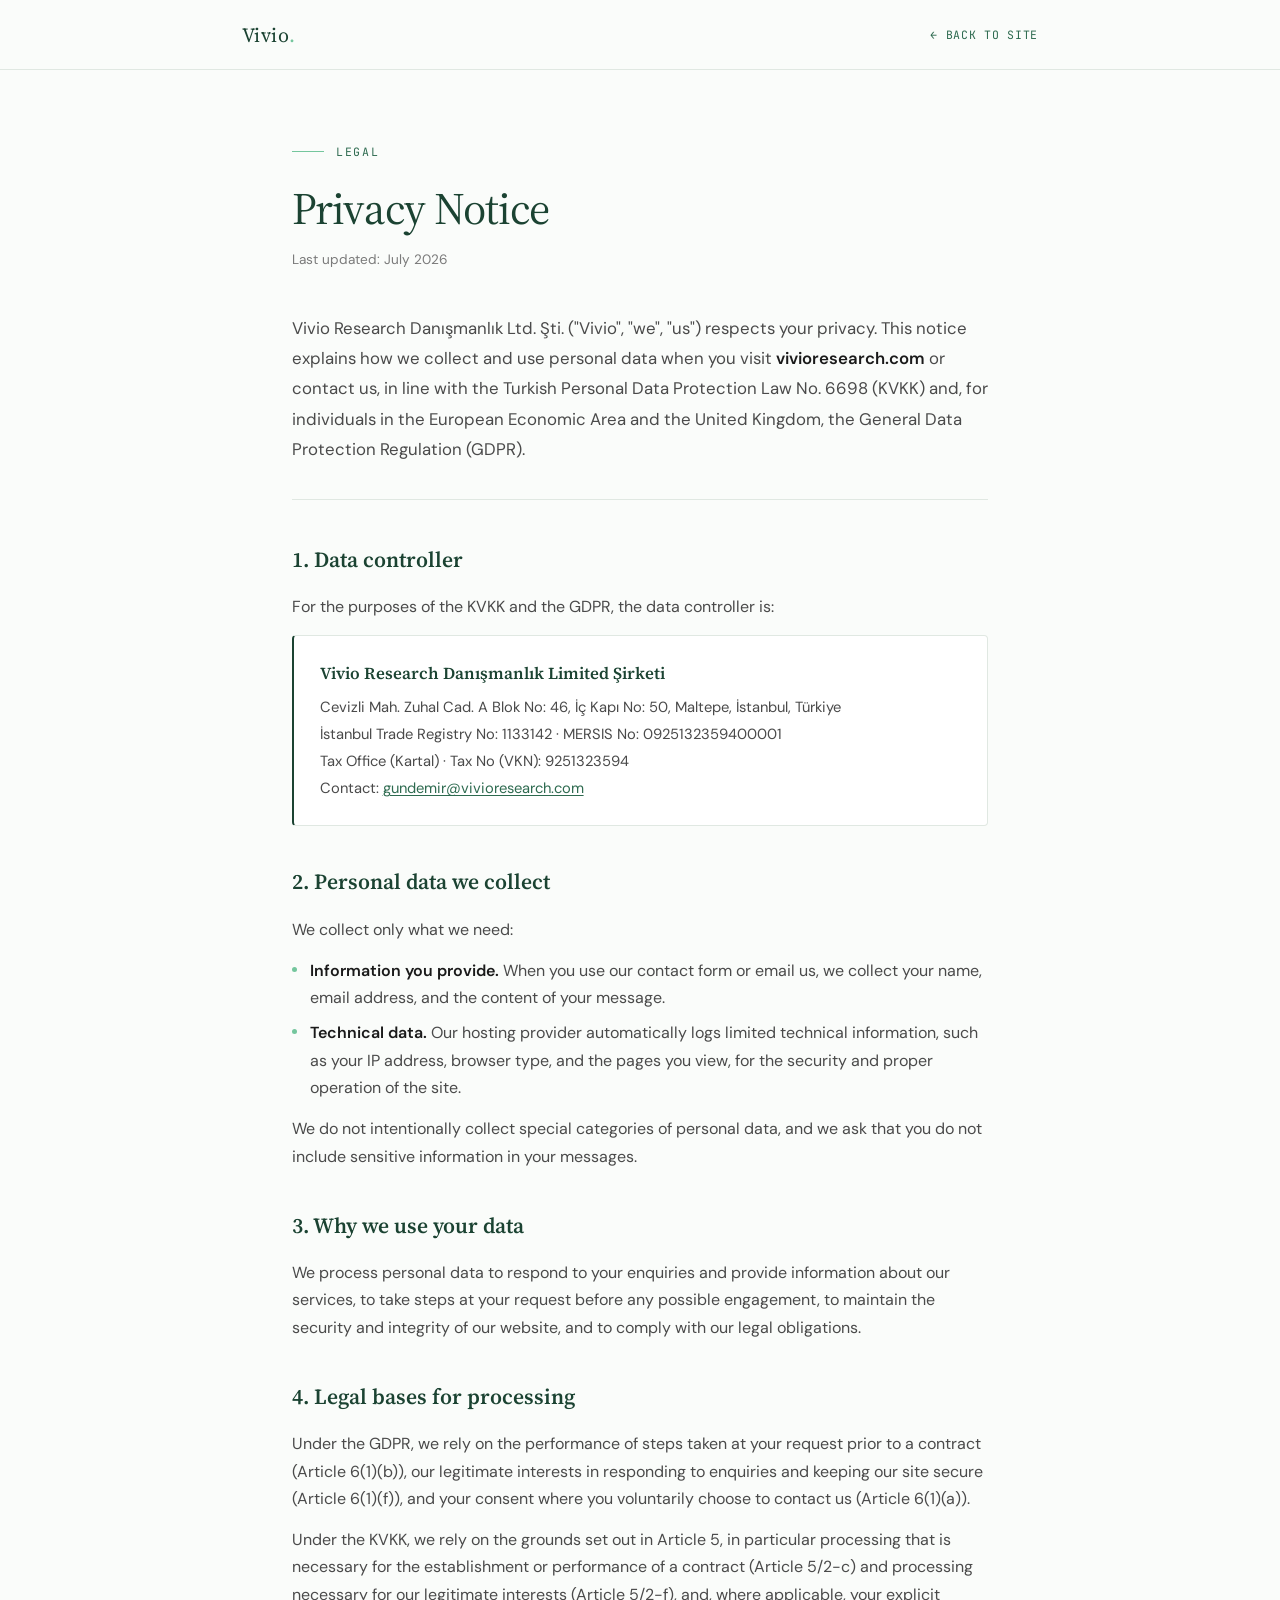
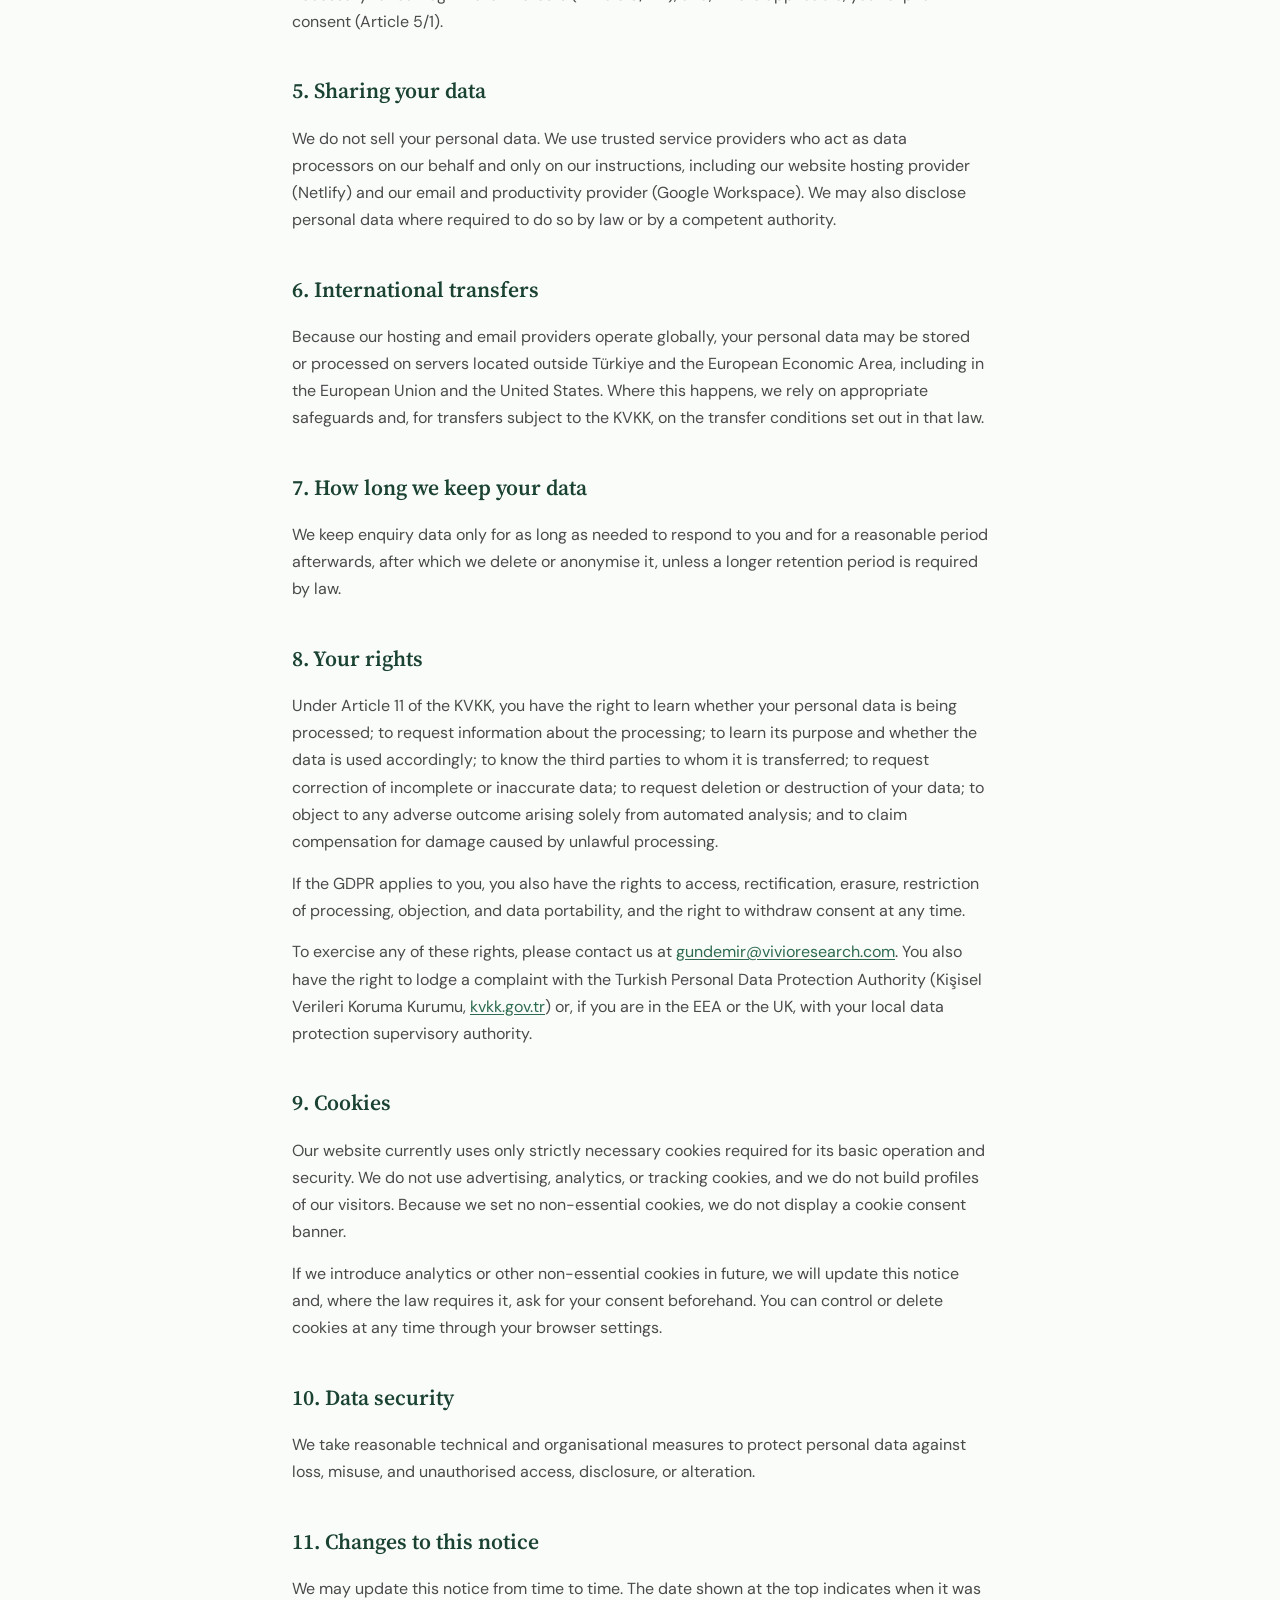
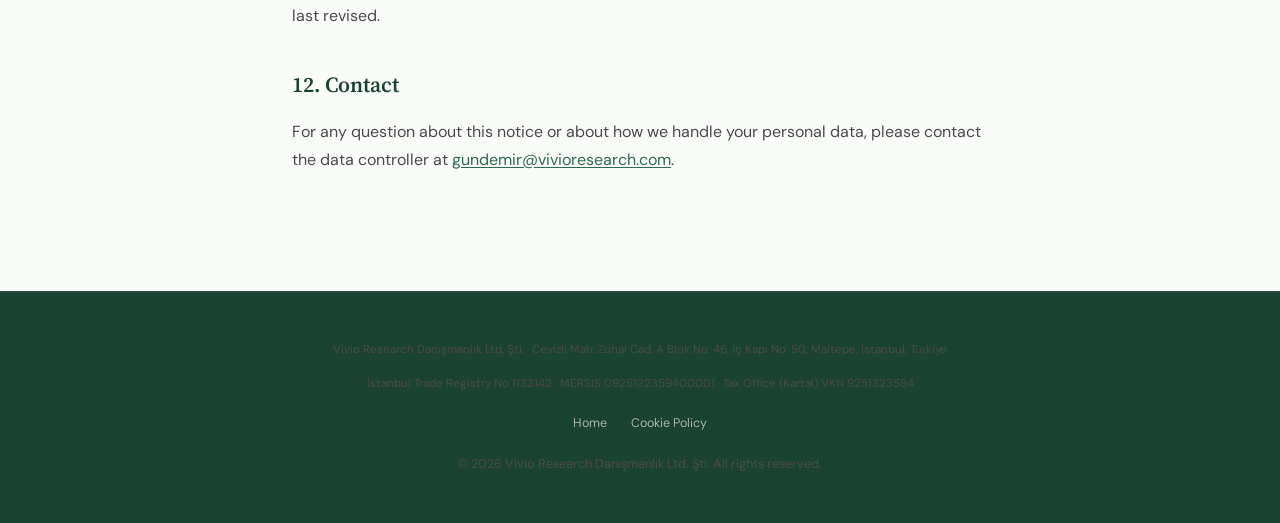
==== privacy.html @ f4c5ea89 "Privacy" ====
<!DOCTYPE html>
<html lang="en">
<head>
<meta charset="UTF-8">
<meta name="viewport" content="width=device-width, initial-scale=1.0">
<title>Privacy Notice · Vivio Research &amp; Consultancy</title>
<meta name="description" content="How Vivio Research & Consultancy handles personal data, under the Turkish KVKK (Law No. 6698) and the EU GDPR.">
<link rel="icon" href="/favicon.ico" sizes="any">
<link rel="icon" type="image/png" sizes="32x32" href="/favicon-32x32.png">
<link rel="icon" type="image/png" sizes="16x16" href="/favicon-16x16.png">
<link rel="apple-touch-icon" sizes="180x180" href="/apple-touch-icon.png">
<link rel="preconnect" href="https://fonts.googleapis.com">
<link href="https://fonts.googleapis.com/css2?family=Source+Serif+4:ital,opsz,wght@0,8..60,300;0,8..60,400;0,8..60,600;0,8..60,700;1,8..60,400&family=DM+Sans:wght@400;500;600&family=JetBrains+Mono:wght@400&display=swap" rel="stylesheet">
<style>
  :root {
    --vivio-dark: #1B4332;
    --vivio-mid: #2D6A4F;
    --vivio-accent: #74C69D;
    --vivio-pale: #F0FFF4;
    --ink: #1a1a1a;
    --ink-light: #4a4a4a;
    --ink-muted: #7a7a7a;
    --paper: #FAFCFA;
    --white: #ffffff;
    --border: #e0e8e2;
    --serif: 'Source Serif 4', Georgia, serif;
    --sans: 'DM Sans', -apple-system, sans-serif;
    --mono: 'JetBrains Mono', monospace;
  }
  * { margin: 0; padding: 0; box-sizing: border-box; }
  body {
    font-family: var(--sans);
    color: var(--ink);
    background: var(--paper);
    line-height: 1.7;
    -webkit-font-smoothing: antialiased;
  }

  .site-header {
    position: sticky;
    top: 0;
    z-index: 10;
    background: rgba(250, 252, 250, 0.9);
    backdrop-filter: blur(10px);
    border-bottom: 1px solid var(--border);
  }
  .site-header .bar {
    max-width: 860px;
    margin: 0 auto;
    padding: 1.1rem 2rem;
    display: flex;
    align-items: center;
    justify-content: space-between;
  }
  .wordmark {
    font-family: var(--serif);
    font-size: 1.25rem;
    color: var(--vivio-dark);
    text-decoration: none;
    letter-spacing: 0.02em;
  }
  .wordmark span { color: var(--vivio-accent); }
  .back-link {
    font-family: var(--mono);
    font-size: 0.72rem;
    letter-spacing: 0.06em;
    text-transform: uppercase;
    color: var(--vivio-mid);
    text-decoration: none;
  }
  .back-link:hover { color: var(--vivio-dark); }

  main {
    max-width: 760px;
    margin: 0 auto;
    padding: 4.5rem 2rem 5rem;
  }
  .eyebrow {
    font-family: var(--mono);
    font-size: 0.72rem;
    letter-spacing: 0.15em;
    text-transform: uppercase;
    color: var(--vivio-mid);
    display: flex;
    align-items: center;
    gap: 0.75rem;
    margin-bottom: 1.3rem;
  }
  .eyebrow::before { content: ''; width: 32px; height: 1px; background: var(--vivio-accent); }
  h1 {
    font-family: var(--serif);
    font-size: clamp(2rem, 4vw, 2.8rem);
    font-weight: 400;
    line-height: 1.18;
    color: var(--vivio-dark);
    letter-spacing: -0.02em;
    margin-bottom: 0.8rem;
  }
  .updated {
    font-size: 0.85rem;
    color: var(--ink-muted);
    margin-bottom: 2.6rem;
  }
  .intro {
    font-size: 1.05rem;
    color: var(--ink-light);
    line-height: 1.8;
    padding-bottom: 2.2rem;
    border-bottom: 1px solid var(--border);
    margin-bottom: 2.6rem;
  }

  section.block { margin-bottom: 2.4rem; }
  h2 {
    font-family: var(--serif);
    font-size: 1.35rem;
    font-weight: 600;
    color: var(--vivio-dark);
    margin-bottom: 0.9rem;
  }
  p { color: var(--ink-light); margin-bottom: 0.9rem; }
  p:last-child { margin-bottom: 0; }
  ul { list-style: none; margin: 0.4rem 0 0.9rem; display: grid; gap: 0.5rem; }
  li { position: relative; padding-left: 1.1rem; color: var(--ink-light); }
  li::before { content: ''; position: absolute; left: 0; top: 0.62rem; width: 5px; height: 5px; background: var(--vivio-accent); border-radius: 50%; }
  a.inline { color: var(--vivio-mid); text-decoration: underline; text-underline-offset: 2px; }
  a.inline:hover { color: var(--vivio-dark); }
  strong { color: var(--ink); font-weight: 600; }

  .entity {
    background: var(--white);
    border: 1px solid var(--border);
    border-left: 2px solid var(--vivio-dark);
    border-radius: 4px;
    padding: 1.4rem 1.6rem;
    font-size: 0.92rem;
    line-height: 1.85;
    color: var(--ink-light);
  }
  .entity strong { display: block; color: var(--vivio-dark); font-family: var(--serif); font-size: 1.05rem; margin-bottom: 0.3rem; font-weight: 600; }

  footer {
    background: var(--vivio-dark);
    color: rgba(255,255,255,0.5);
    padding: 3rem 2rem;
    text-align: center;
    font-size: 0.8rem;
    border-top: 1px solid rgba(255,255,255,0.08);
  }
  footer .footer-legal { margin: 0 auto; max-width: 760px; font-size: 0.72rem; line-height: 1.7; color: rgba(255,255,255,0.4); }
  footer .footer-links { margin-top: 1.2rem; display: flex; gap: 1.5rem; justify-content: center; flex-wrap: wrap; }
  footer .footer-links a { color: rgba(255,255,255,0.6); text-decoration: none; font-size: 0.78rem; }
  footer .footer-links a:hover { color: var(--vivio-accent); }
  footer .footer-copy { margin-top: 1.2rem; }

  @media (max-width: 600px) {
    main { padding: 3rem 1.5rem 4rem; }
    .site-header .bar { padding: 1rem 1.5rem; }
  }
</style>
</head>
<body>

<header class="site-header">
  <div class="bar">
    <a href="/" class="wordmark">Vivio<span>.</span></a>
    <a href="/" class="back-link">← Back to site</a>
  </div>
</header>

<main>
  <div class="eyebrow">Legal</div>
  <h1>Privacy Notice</h1>
  <p class="updated">Last updated: July 2026</p>

  <p class="intro">Vivio Research Danışmanlık Ltd. Şti. ("Vivio", "we", "us") respects your privacy. This notice explains how we collect and use personal data when you visit <strong>vivioresearch.com</strong> or contact us, in line with the Turkish Personal Data Protection Law No. 6698 (KVKK) and, for individuals in the European Economic Area and the United Kingdom, the General Data Protection Regulation (GDPR).</p>

  <section class="block">
    <h2>1. Data controller</h2>
    <p>For the purposes of the KVKK and the GDPR, the data controller is:</p>
    <div class="entity">
      <strong>Vivio Research Danışmanlık Limited Şirketi</strong>
      Cevizli Mah. Zuhal Cad. A Blok No: 46, İç Kapı No: 50, Maltepe, İstanbul, Türkiye<br>
      İstanbul Trade Registry No: 1133142 · MERSIS No: 0925132359400001<br>
      Tax Office (Kartal) · Tax No (VKN): 9251323594<br>
      Contact: <a class="inline" href="mailto:gundemir@vivioresearch.com">gundemir@vivioresearch.com</a>
    </div>
  </section>

  <section class="block">
    <h2>2. Personal data we collect</h2>
    <p>We collect only what we need:</p>
    <ul>
      <li><strong>Information you provide.</strong> When you use our contact form or email us, we collect your name, email address, and the content of your message.</li>
      <li><strong>Technical data.</strong> Our hosting provider automatically logs limited technical information, such as your IP address, browser type, and the pages you view, for the security and proper operation of the site.</li>
    </ul>
    <p>We do not intentionally collect special categories of personal data, and we ask that you do not include sensitive information in your messages.</p>
  </section>

  <section class="block">
    <h2>3. Why we use your data</h2>
    <p>We process personal data to respond to your enquiries and provide information about our services, to take steps at your request before any possible engagement, to maintain the security and integrity of our website, and to comply with our legal obligations.</p>
  </section>

  <section class="block">
    <h2>4. Legal bases for processing</h2>
    <p>Under the GDPR, we rely on the performance of steps taken at your request prior to a contract (Article 6(1)(b)), our legitimate interests in responding to enquiries and keeping our site secure (Article 6(1)(f)), and your consent where you voluntarily choose to contact us (Article 6(1)(a)).</p>
    <p>Under the KVKK, we rely on the grounds set out in Article 5, in particular processing that is necessary for the establishment or performance of a contract (Article 5/2-c) and processing necessary for our legitimate interests (Article 5/2-f), and, where applicable, your explicit consent (Article 5/1).</p>
  </section>

  <section class="block">
    <h2>5. Sharing your data</h2>
    <p>We do not sell your personal data. We use trusted service providers who act as data processors on our behalf and only on our instructions, including our website hosting provider (Netlify) and our email and productivity provider (Google Workspace). We may also disclose personal data where required to do so by law or by a competent authority.</p>
  </section>

  <section class="block">
    <h2>6. International transfers</h2>
    <p>Because our hosting and email providers operate globally, your personal data may be stored or processed on servers located outside Türkiye and the European Economic Area, including in the European Union and the United States. Where this happens, we rely on appropriate safeguards and, for transfers subject to the KVKK, on the transfer conditions set out in that law.</p>
  </section>

  <section class="block">
    <h2>7. How long we keep your data</h2>
    <p>We keep enquiry data only for as long as needed to respond to you and for a reasonable period afterwards, after which we delete or anonymise it, unless a longer retention period is required by law.</p>
  </section>

  <section class="block">
    <h2>8. Your rights</h2>
    <p>Under Article 11 of the KVKK, you have the right to learn whether your personal data is being processed; to request information about the processing; to learn its purpose and whether the data is used accordingly; to know the third parties to whom it is transferred; to request correction of incomplete or inaccurate data; to request deletion or destruction of your data; to object to any adverse outcome arising solely from automated analysis; and to claim compensation for damage caused by unlawful processing.</p>
    <p>If the GDPR applies to you, you also have the rights to access, rectification, erasure, restriction of processing, objection, and data portability, and the right to withdraw consent at any time.</p>
    <p>To exercise any of these rights, please contact us at <a class="inline" href="mailto:gundemir@vivioresearch.com">gundemir@vivioresearch.com</a>. You also have the right to lodge a complaint with the Turkish Personal Data Protection Authority (Kişisel Verileri Koruma Kurumu, <a class="inline" href="https://www.kvkk.gov.tr" target="_blank" rel="noopener">kvkk.gov.tr</a>) or, if you are in the EEA or the UK, with your local data protection supervisory authority.</p>
  </section>

  <section class="block" id="cookies">
    <h2>9. Cookies</h2>
    <p>Our website currently uses only strictly necessary cookies required for its basic operation and security. We do not use advertising, analytics, or tracking cookies, and we do not build profiles of our visitors. Because we set no non-essential cookies, we do not display a cookie consent banner.</p>
    <p>If we introduce analytics or other non-essential cookies in future, we will update this notice and, where the law requires it, ask for your consent beforehand. You can control or delete cookies at any time through your browser settings.</p>
  </section>

  <section class="block">
    <h2>10. Data security</h2>
    <p>We take reasonable technical and organisational measures to protect personal data against loss, misuse, and unauthorised access, disclosure, or alteration.</p>
  </section>

  <section class="block">
    <h2>11. Changes to this notice</h2>
    <p>We may update this notice from time to time. The date shown at the top indicates when it was last revised.</p>
  </section>

  <section class="block">
    <h2>12. Contact</h2>
    <p>For any question about this notice or about how we handle your personal data, please contact the data controller at <a class="inline" href="mailto:gundemir@vivioresearch.com">gundemir@vivioresearch.com</a>.</p>
  </section>
</main>

<footer>
  <div class="footer-legal">
    <p>Vivio Research Danışmanlık Ltd. Şti. · Cevizli Mah. Zuhal Cad. A Blok No: 46, İç Kapı No: 50, Maltepe, İstanbul, Türkiye</p>
    <p>İstanbul Trade Registry No 1133142 · MERSIS 0925132359400001 · Tax Office (Kartal) VKN 9251323594</p>
  </div>
  <div class="footer-links">
    <a href="/">Home</a>
    <a href="/privacy.html#cookies">Cookie Policy</a>
  </div>
  <p class="footer-copy">© 2026 Vivio Research Danışmanlık Ltd. Şti. All rights reserved.</p>
</footer>

</body>
</html>
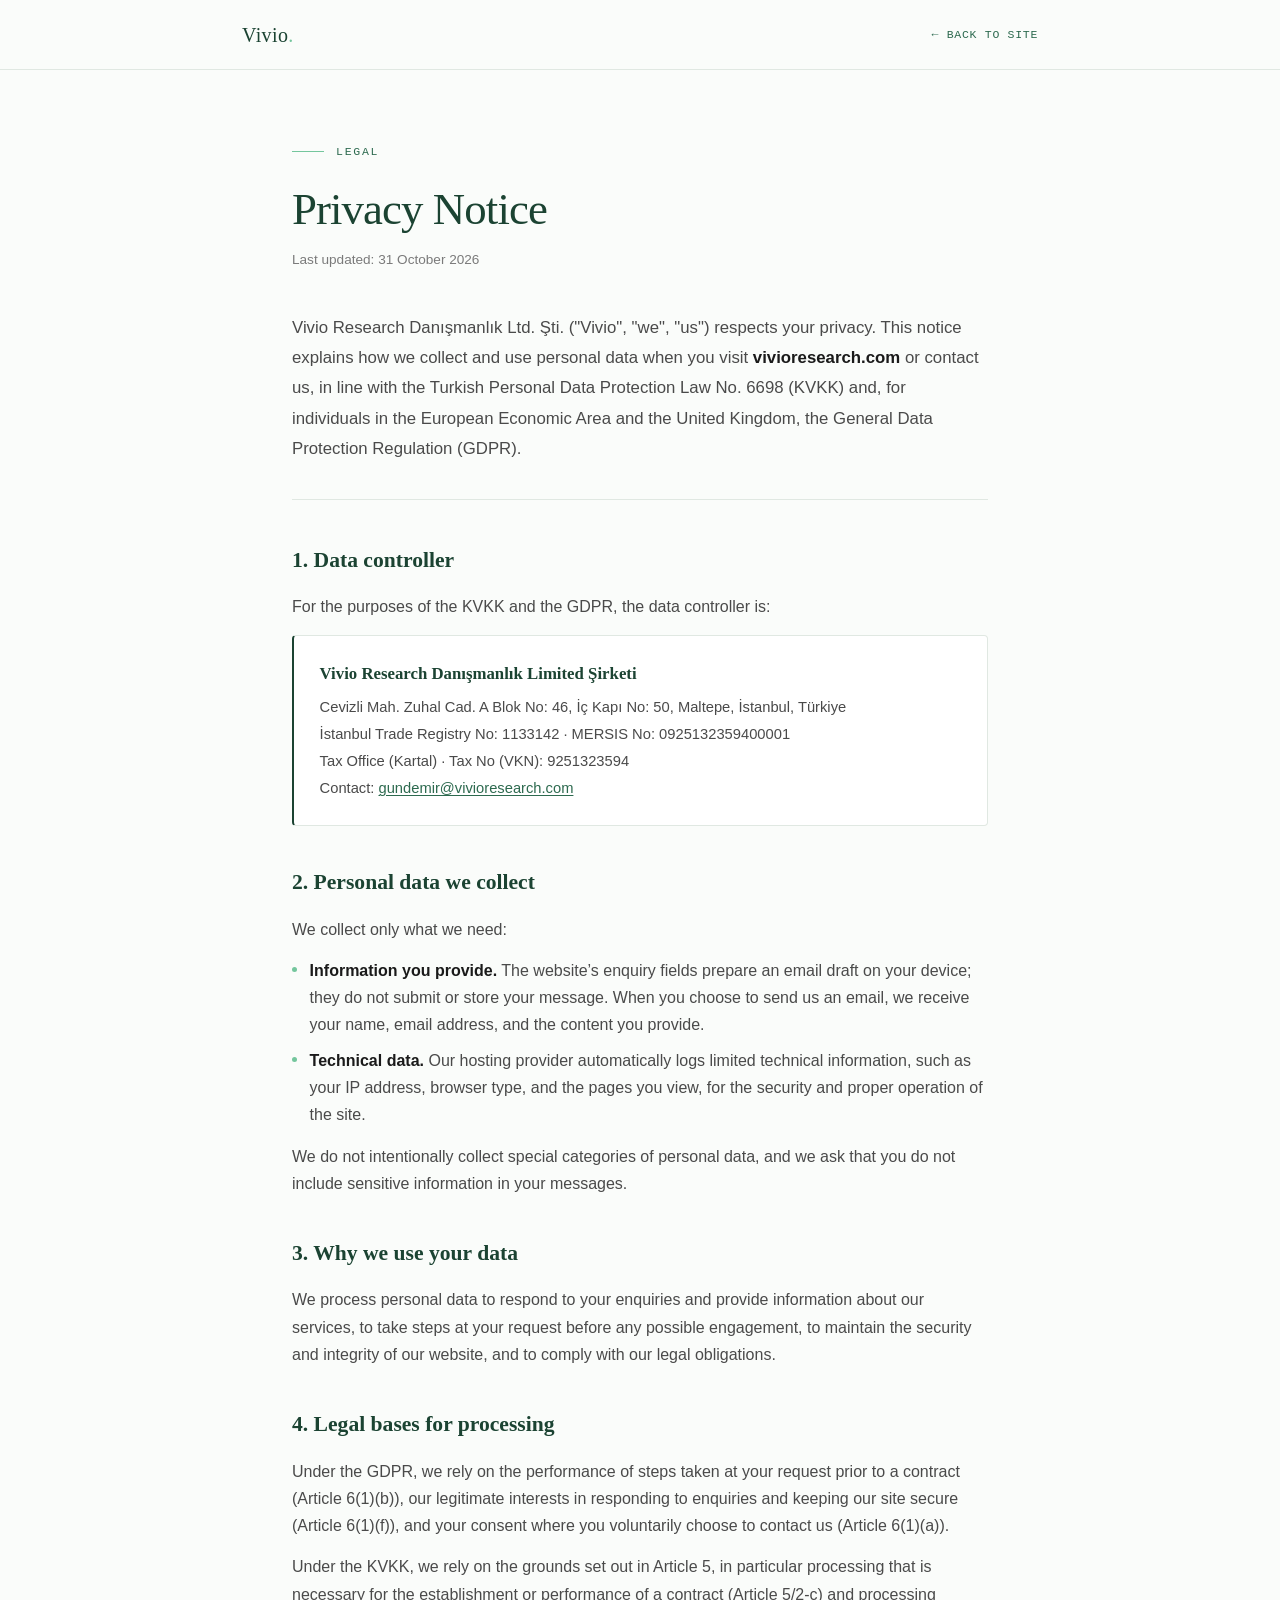
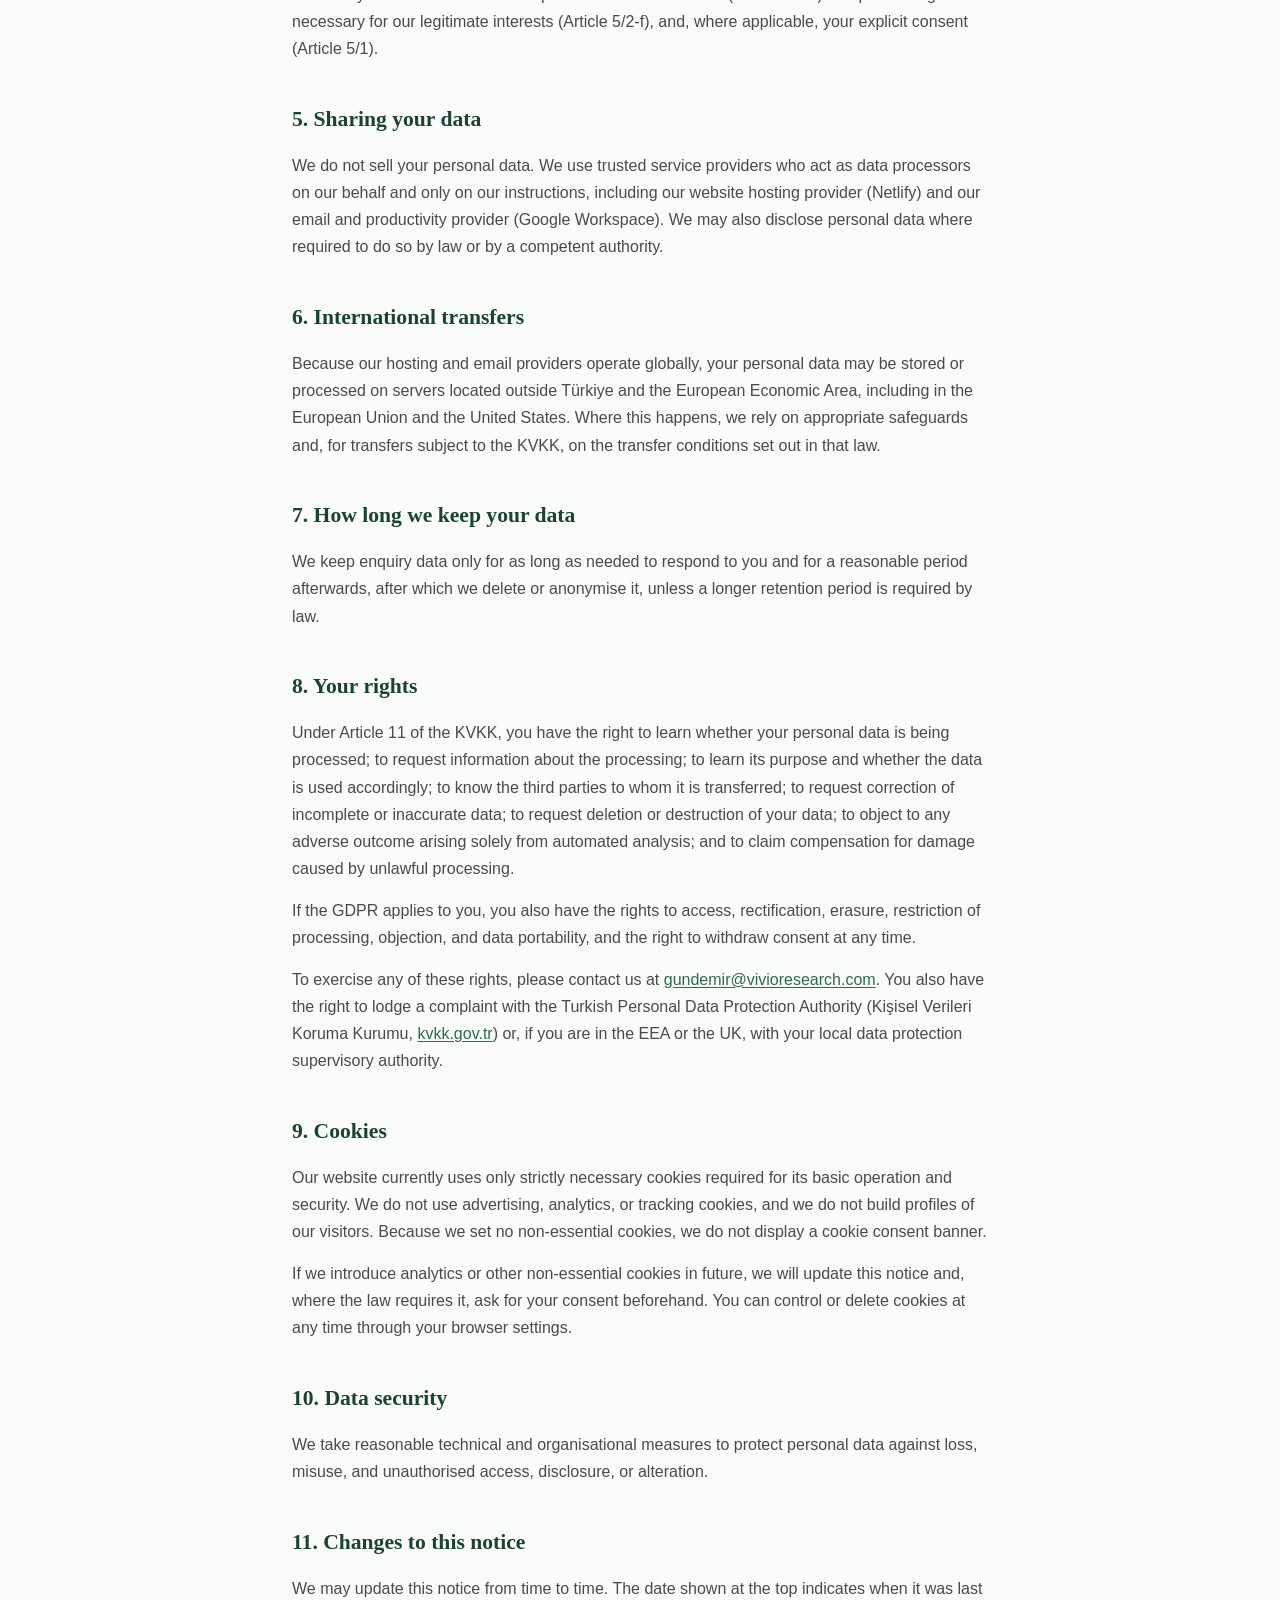
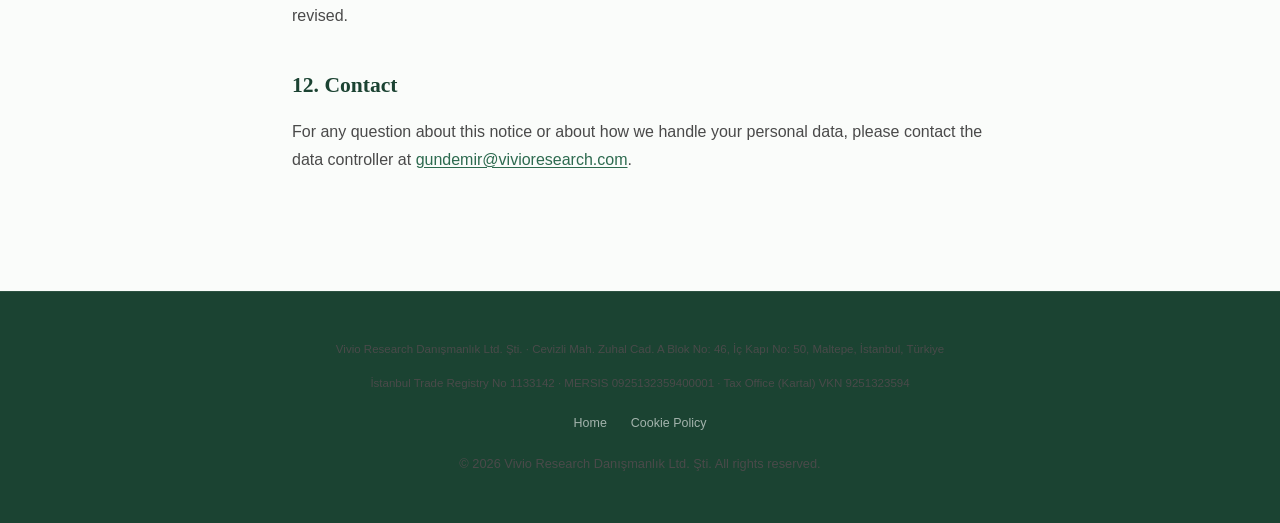
==== commit 42e15c9b: "complete makeover" ====
--- a/privacy.html
+++ b/privacy.html
@@ -5,12 +5,10 @@
 <meta name="viewport" content="width=device-width, initial-scale=1.0">
 <title>Privacy Notice · Vivio Research &amp; Consultancy</title>
 <meta name="description" content="How Vivio Research & Consultancy handles personal data, under the Turkish KVKK (Law No. 6698) and the EU GDPR.">
-<link rel="icon" href="/favicon.ico" sizes="any">
-<link rel="icon" type="image/png" sizes="32x32" href="/favicon-32x32.png">
-<link rel="icon" type="image/png" sizes="16x16" href="/favicon-16x16.png">
-<link rel="apple-touch-icon" sizes="180x180" href="/apple-touch-icon.png">
-<link rel="preconnect" href="https://fonts.googleapis.com">
-<link href="https://fonts.googleapis.com/css2?family=Source+Serif+4:ital,opsz,wght@0,8..60,300;0,8..60,400;0,8..60,600;0,8..60,700;1,8..60,400&family=DM+Sans:wght@400;500;600&family=JetBrains+Mono:wght@400&display=swap" rel="stylesheet">
+<link rel="icon" href="favicon.ico" sizes="any">
+<link rel="icon" type="image/png" sizes="32x32" href="favicon-32x32.png">
+<link rel="icon" type="image/png" sizes="16x16" href="favicon-16x16.png">
+<link rel="apple-touch-icon" sizes="180x180" href="apple-touch-icon.png">
 <style>
   :root {
     --vivio-dark: #1B4332;
@@ -23,9 +21,9 @@
     --paper: #FAFCFA;
     --white: #ffffff;
     --border: #e0e8e2;
-    --serif: 'Source Serif 4', Georgia, serif;
-    --sans: 'DM Sans', -apple-system, sans-serif;
-    --mono: 'JetBrains Mono', monospace;
+    --serif: Georgia, 'Times New Roman', serif;
+    --sans: Arial, Helvetica, sans-serif;
+    --mono: 'Courier New', monospace;
   }
   * { margin: 0; padding: 0; box-sizing: border-box; }
   body {
@@ -163,15 +161,15 @@
 
 <header class="site-header">
   <div class="bar">
-    <a href="/" class="wordmark">Vivio<span>.</span></a>
-    <a href="/" class="back-link">← Back to site</a>
+    <a href="index.html" class="wordmark">Vivio<span>.</span></a>
+    <a href="index.html" class="back-link">← Back to site</a>
   </div>
 </header>
 
 <main>
   <div class="eyebrow">Legal</div>
   <h1>Privacy Notice</h1>
-  <p class="updated">Last updated: July 2026</p>
+  <p class="updated">Last updated: 31 October 2026</p>
 
   <p class="intro">Vivio Research Danışmanlık Ltd. Şti. ("Vivio", "we", "us") respects your privacy. This notice explains how we collect and use personal data when you visit <strong>vivioresearch.com</strong> or contact us, in line with the Turkish Personal Data Protection Law No. 6698 (KVKK) and, for individuals in the European Economic Area and the United Kingdom, the General Data Protection Regulation (GDPR).</p>
 
@@ -191,7 +189,7 @@
     <h2>2. Personal data we collect</h2>
     <p>We collect only what we need:</p>
     <ul>
-      <li><strong>Information you provide.</strong> When you use our contact form or email us, we collect your name, email address, and the content of your message.</li>
+      <li><strong>Information you provide.</strong> The website’s enquiry fields prepare an email draft on your device; they do not submit or store your message. When you choose to send us an email, we receive your name, email address, and the content you provide.</li>
       <li><strong>Technical data.</strong> Our hosting provider automatically logs limited technical information, such as your IP address, browser type, and the pages you view, for the security and proper operation of the site.</li>
     </ul>
     <p>We do not intentionally collect special categories of personal data, and we ask that you do not include sensitive information in your messages.</p>
@@ -258,8 +256,8 @@
     <p>İstanbul Trade Registry No 1133142 · MERSIS 0925132359400001 · Tax Office (Kartal) VKN 9251323594</p>
   </div>
   <div class="footer-links">
-    <a href="/">Home</a>
-    <a href="/privacy.html#cookies">Cookie Policy</a>
+    <a href="index.html">Home</a>
+    <a href="privacy.html#cookies">Cookie Policy</a>
   </div>
   <p class="footer-copy">© 2026 Vivio Research Danışmanlık Ltd. Şti. All rights reserved.</p>
 </footer>
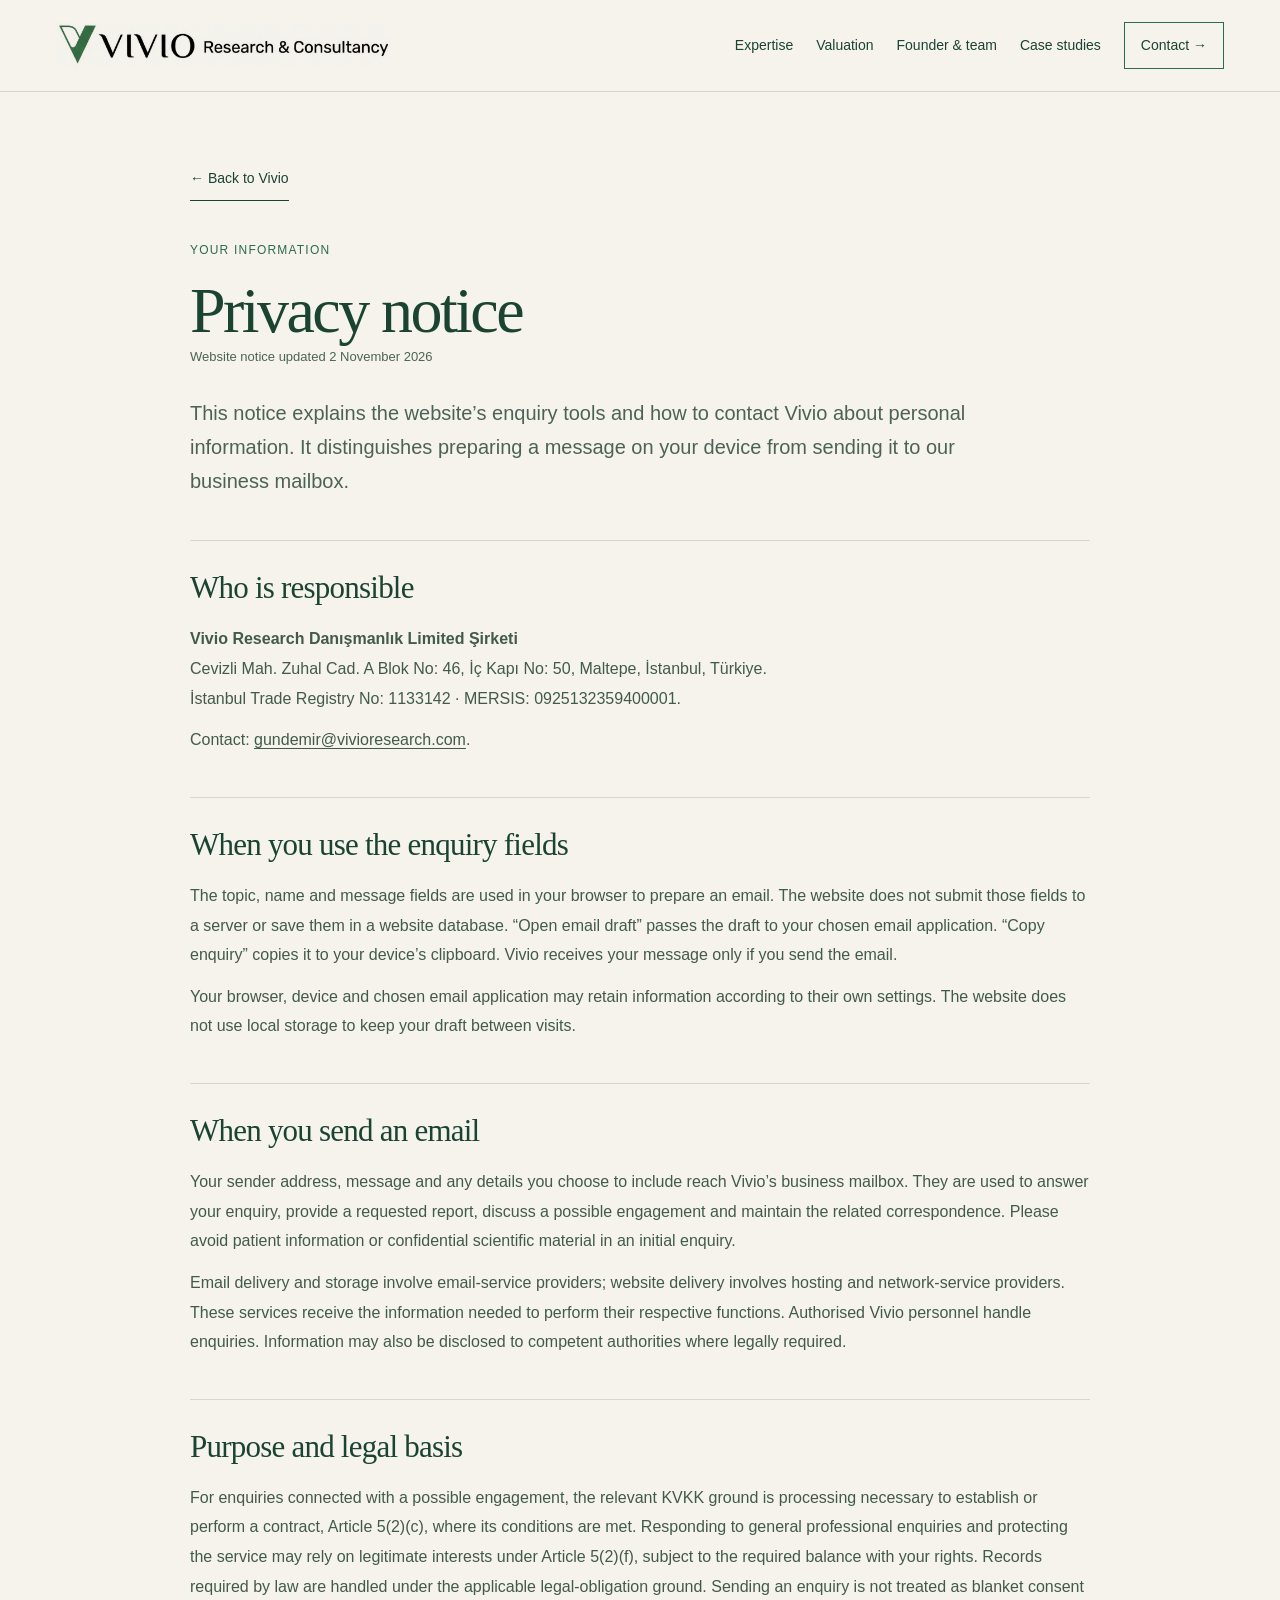
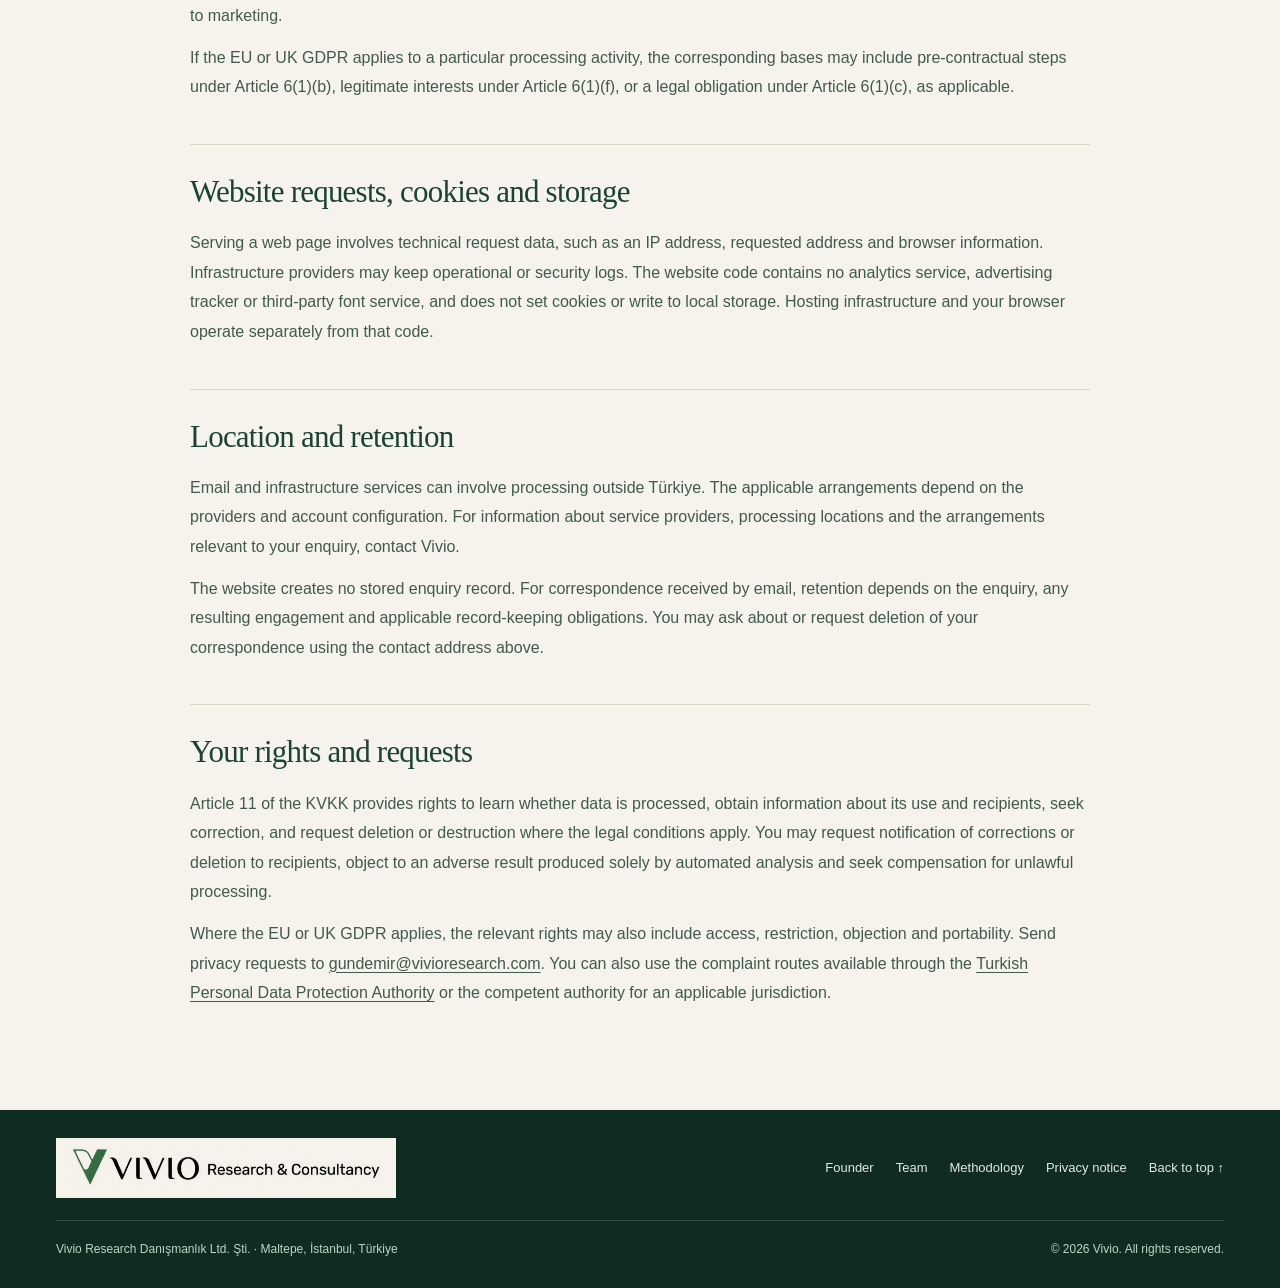
==== commit 34a81dde: "mosty stylistic" ====
--- a/privacy.html
+++ b/privacy.html
@@ -1,266 +1,19 @@
-<!DOCTYPE html>
-<html lang="en">
-<head>
-<meta charset="UTF-8">
-<meta name="viewport" content="width=device-width, initial-scale=1.0">
-<title>Privacy Notice · Vivio Research &amp; Consultancy</title>
-<meta name="description" content="How Vivio Research & Consultancy handles personal data, under the Turkish KVKK (Law No. 6698) and the EU GDPR.">
-<link rel="icon" href="favicon.ico" sizes="any">
-<link rel="icon" type="image/png" sizes="32x32" href="favicon-32x32.png">
-<link rel="icon" type="image/png" sizes="16x16" href="favicon-16x16.png">
-<link rel="apple-touch-icon" sizes="180x180" href="apple-touch-icon.png">
-<style>
-  :root {
-    --vivio-dark: #1B4332;
-    --vivio-mid: #2D6A4F;
-    --vivio-accent: #74C69D;
-    --vivio-pale: #F0FFF4;
-    --ink: #1a1a1a;
-    --ink-light: #4a4a4a;
-    --ink-muted: #7a7a7a;
-    --paper: #FAFCFA;
-    --white: #ffffff;
-    --border: #e0e8e2;
-    --serif: Georgia, 'Times New Roman', serif;
-    --sans: Arial, Helvetica, sans-serif;
-    --mono: 'Courier New', monospace;
-  }
-  * { margin: 0; padding: 0; box-sizing: border-box; }
-  body {
-    font-family: var(--sans);
-    color: var(--ink);
-    background: var(--paper);
-    line-height: 1.7;
-    -webkit-font-smoothing: antialiased;
-  }
-
-  .site-header {
-    position: sticky;
-    top: 0;
-    z-index: 10;
-    background: rgba(250, 252, 250, 0.9);
-    backdrop-filter: blur(10px);
-    border-bottom: 1px solid var(--border);
-  }
-  .site-header .bar {
-    max-width: 860px;
-    margin: 0 auto;
-    padding: 1.1rem 2rem;
-    display: flex;
-    align-items: center;
-    justify-content: space-between;
-  }
-  .wordmark {
-    font-family: var(--serif);
-    font-size: 1.25rem;
-    color: var(--vivio-dark);
-    text-decoration: none;
-    letter-spacing: 0.02em;
-  }
-  .wordmark span { color: var(--vivio-accent); }
-  .back-link {
-    font-family: var(--mono);
-    font-size: 0.72rem;
-    letter-spacing: 0.06em;
-    text-transform: uppercase;
-    color: var(--vivio-mid);
-    text-decoration: none;
-  }
-  .back-link:hover { color: var(--vivio-dark); }
-
-  main {
-    max-width: 760px;
-    margin: 0 auto;
-    padding: 4.5rem 2rem 5rem;
-  }
-  .eyebrow {
-    font-family: var(--mono);
-    font-size: 0.72rem;
-    letter-spacing: 0.15em;
-    text-transform: uppercase;
-    color: var(--vivio-mid);
-    display: flex;
-    align-items: center;
-    gap: 0.75rem;
-    margin-bottom: 1.3rem;
-  }
-  .eyebrow::before { content: ''; width: 32px; height: 1px; background: var(--vivio-accent); }
-  h1 {
-    font-family: var(--serif);
-    font-size: clamp(2rem, 4vw, 2.8rem);
-    font-weight: 400;
-    line-height: 1.18;
-    color: var(--vivio-dark);
-    letter-spacing: -0.02em;
-    margin-bottom: 0.8rem;
-  }
-  .updated {
-    font-size: 0.85rem;
-    color: var(--ink-muted);
-    margin-bottom: 2.6rem;
-  }
-  .intro {
-    font-size: 1.05rem;
-    color: var(--ink-light);
-    line-height: 1.8;
-    padding-bottom: 2.2rem;
-    border-bottom: 1px solid var(--border);
-    margin-bottom: 2.6rem;
-  }
-
-  section.block { margin-bottom: 2.4rem; }
-  h2 {
-    font-family: var(--serif);
-    font-size: 1.35rem;
-    font-weight: 600;
-    color: var(--vivio-dark);
-    margin-bottom: 0.9rem;
-  }
-  p { color: var(--ink-light); margin-bottom: 0.9rem; }
-  p:last-child { margin-bottom: 0; }
-  ul { list-style: none; margin: 0.4rem 0 0.9rem; display: grid; gap: 0.5rem; }
-  li { position: relative; padding-left: 1.1rem; color: var(--ink-light); }
-  li::before { content: ''; position: absolute; left: 0; top: 0.62rem; width: 5px; height: 5px; background: var(--vivio-accent); border-radius: 50%; }
-  a.inline { color: var(--vivio-mid); text-decoration: underline; text-underline-offset: 2px; }
-  a.inline:hover { color: var(--vivio-dark); }
-  strong { color: var(--ink); font-weight: 600; }
-
-  .entity {
-    background: var(--white);
-    border: 1px solid var(--border);
-    border-left: 2px solid var(--vivio-dark);
-    border-radius: 4px;
-    padding: 1.4rem 1.6rem;
-    font-size: 0.92rem;
-    line-height: 1.85;
-    color: var(--ink-light);
-  }
-  .entity strong { display: block; color: var(--vivio-dark); font-family: var(--serif); font-size: 1.05rem; margin-bottom: 0.3rem; font-weight: 600; }
-
-  footer {
-    background: var(--vivio-dark);
-    color: rgba(255,255,255,0.5);
-    padding: 3rem 2rem;
-    text-align: center;
-    font-size: 0.8rem;
-    border-top: 1px solid rgba(255,255,255,0.08);
-  }
-  footer .footer-legal { margin: 0 auto; max-width: 760px; font-size: 0.72rem; line-height: 1.7; color: rgba(255,255,255,0.4); }
-  footer .footer-links { margin-top: 1.2rem; display: flex; gap: 1.5rem; justify-content: center; flex-wrap: wrap; }
-  footer .footer-links a { color: rgba(255,255,255,0.6); text-decoration: none; font-size: 0.78rem; }
-  footer .footer-links a:hover { color: var(--vivio-accent); }
-  footer .footer-copy { margin-top: 1.2rem; }
-
-  @media (max-width: 600px) {
-    main { padding: 3rem 1.5rem 4rem; }
-    .site-header .bar { padding: 1rem 1.5rem; }
-  }
-</style>
-</head>
-<body>
-
-<header class="site-header">
-  <div class="bar">
-    <a href="index.html" class="wordmark">Vivio<span>.</span></a>
-    <a href="index.html" class="back-link">← Back to site</a>
-  </div>
-</header>
-
-<main>
-  <div class="eyebrow">Legal</div>
-  <h1>Privacy Notice</h1>
-  <p class="updated">Last updated: 31 October 2026</p>
-
-  <p class="intro">Vivio Research Danışmanlık Ltd. Şti. ("Vivio", "we", "us") respects your privacy. This notice explains how we collect and use personal data when you visit <strong>vivioresearch.com</strong> or contact us, in line with the Turkish Personal Data Protection Law No. 6698 (KVKK) and, for individuals in the European Economic Area and the United Kingdom, the General Data Protection Regulation (GDPR).</p>
-
-  <section class="block">
-    <h2>1. Data controller</h2>
-    <p>For the purposes of the KVKK and the GDPR, the data controller is:</p>
-    <div class="entity">
-      <strong>Vivio Research Danışmanlık Limited Şirketi</strong>
-      Cevizli Mah. Zuhal Cad. A Blok No: 46, İç Kapı No: 50, Maltepe, İstanbul, Türkiye<br>
-      İstanbul Trade Registry No: 1133142 · MERSIS No: 0925132359400001<br>
-      Tax Office (Kartal) · Tax No (VKN): 9251323594<br>
-      Contact: <a class="inline" href="mailto:gundemir@vivioresearch.com">gundemir@vivioresearch.com</a>
-    </div>
-  </section>
-
-  <section class="block">
-    <h2>2. Personal data we collect</h2>
-    <p>We collect only what we need:</p>
-    <ul>
-      <li><strong>Information you provide.</strong> The website’s enquiry fields prepare an email draft on your device; they do not submit or store your message. When you choose to send us an email, we receive your name, email address, and the content you provide.</li>
-      <li><strong>Technical data.</strong> Our hosting provider automatically logs limited technical information, such as your IP address, browser type, and the pages you view, for the security and proper operation of the site.</li>
-    </ul>
-    <p>We do not intentionally collect special categories of personal data, and we ask that you do not include sensitive information in your messages.</p>
-  </section>
-
-  <section class="block">
-    <h2>3. Why we use your data</h2>
-    <p>We process personal data to respond to your enquiries and provide information about our services, to take steps at your request before any possible engagement, to maintain the security and integrity of our website, and to comply with our legal obligations.</p>
-  </section>
-
-  <section class="block">
-    <h2>4. Legal bases for processing</h2>
-    <p>Under the GDPR, we rely on the performance of steps taken at your request prior to a contract (Article 6(1)(b)), our legitimate interests in responding to enquiries and keeping our site secure (Article 6(1)(f)), and your consent where you voluntarily choose to contact us (Article 6(1)(a)).</p>
-    <p>Under the KVKK, we rely on the grounds set out in Article 5, in particular processing that is necessary for the establishment or performance of a contract (Article 5/2-c) and processing necessary for our legitimate interests (Article 5/2-f), and, where applicable, your explicit consent (Article 5/1).</p>
-  </section>
-
-  <section class="block">
-    <h2>5. Sharing your data</h2>
-    <p>We do not sell your personal data. We use trusted service providers who act as data processors on our behalf and only on our instructions, including our website hosting provider (Netlify) and our email and productivity provider (Google Workspace). We may also disclose personal data where required to do so by law or by a competent authority.</p>
-  </section>
-
-  <section class="block">
-    <h2>6. International transfers</h2>
-    <p>Because our hosting and email providers operate globally, your personal data may be stored or processed on servers located outside Türkiye and the European Economic Area, including in the European Union and the United States. Where this happens, we rely on appropriate safeguards and, for transfers subject to the KVKK, on the transfer conditions set out in that law.</p>
-  </section>
-
-  <section class="block">
-    <h2>7. How long we keep your data</h2>
-    <p>We keep enquiry data only for as long as needed to respond to you and for a reasonable period afterwards, after which we delete or anonymise it, unless a longer retention period is required by law.</p>
-  </section>
-
-  <section class="block">
-    <h2>8. Your rights</h2>
-    <p>Under Article 11 of the KVKK, you have the right to learn whether your personal data is being processed; to request information about the processing; to learn its purpose and whether the data is used accordingly; to know the third parties to whom it is transferred; to request correction of incomplete or inaccurate data; to request deletion or destruction of your data; to object to any adverse outcome arising solely from automated analysis; and to claim compensation for damage caused by unlawful processing.</p>
-    <p>If the GDPR applies to you, you also have the rights to access, rectification, erasure, restriction of processing, objection, and data portability, and the right to withdraw consent at any time.</p>
-    <p>To exercise any of these rights, please contact us at <a class="inline" href="mailto:gundemir@vivioresearch.com">gundemir@vivioresearch.com</a>. You also have the right to lodge a complaint with the Turkish Personal Data Protection Authority (Kişisel Verileri Koruma Kurumu, <a class="inline" href="https://www.kvkk.gov.tr" target="_blank" rel="noopener">kvkk.gov.tr</a>) or, if you are in the EEA or the UK, with your local data protection supervisory authority.</p>
-  </section>
-
-  <section class="block" id="cookies">
-    <h2>9. Cookies</h2>
-    <p>Our website currently uses only strictly necessary cookies required for its basic operation and security. We do not use advertising, analytics, or tracking cookies, and we do not build profiles of our visitors. Because we set no non-essential cookies, we do not display a cookie consent banner.</p>
-    <p>If we introduce analytics or other non-essential cookies in future, we will update this notice and, where the law requires it, ask for your consent beforehand. You can control or delete cookies at any time through your browser settings.</p>
-  </section>
-
-  <section class="block">
-    <h2>10. Data security</h2>
-    <p>We take reasonable technical and organisational measures to protect personal data against loss, misuse, and unauthorised access, disclosure, or alteration.</p>
-  </section>
-
-  <section class="block">
-    <h2>11. Changes to this notice</h2>
-    <p>We may update this notice from time to time. The date shown at the top indicates when it was last revised.</p>
-  </section>
-
-  <section class="block">
-    <h2>12. Contact</h2>
-    <p>For any question about this notice or about how we handle your personal data, please contact the data controller at <a class="inline" href="mailto:gundemir@vivioresearch.com">gundemir@vivioresearch.com</a>.</p>
-  </section>
-</main>
-
-<footer>
-  <div class="footer-legal">
-    <p>Vivio Research Danışmanlık Ltd. Şti. · Cevizli Mah. Zuhal Cad. A Blok No: 46, İç Kapı No: 50, Maltepe, İstanbul, Türkiye</p>
-    <p>İstanbul Trade Registry No 1133142 · MERSIS 0925132359400001 · Tax Office (Kartal) VKN 9251323594</p>
-  </div>
-  <div class="footer-links">
-    <a href="index.html">Home</a>
-    <a href="privacy.html#cookies">Cookie Policy</a>
-  </div>
-  <p class="footer-copy">© 2026 Vivio Research Danışmanlık Ltd. Şti. All rights reserved.</p>
-</footer>
-
-</body>
-</html>
+<!doctype html>
+<html lang="en"><head>
+<meta charset="utf-8"><meta name="viewport" content="width=device-width, initial-scale=1">
+<title>Privacy notice | Vivio</title>
+<meta name="description" content="How the Vivio website prepares enquiries and how to contact Vivio about personal information.">
+<meta name="theme-color" content="#1B4332"><link rel="icon" href="favicon.ico" sizes="any"><link rel="icon" type="image/png" sizes="32x32" href="favicon-32x32.png"><link rel="apple-touch-icon" sizes="180x180" href="apple-touch-icon.png"><link rel="stylesheet" href="styles.css"><link rel="stylesheet" href="revision.css">
+<script src="script.js" defer></script>
+<link rel="canonical" href="https://vivioresearch.com/privacy.html"><meta property="og:type" content="website"><meta property="og:site_name" content="Vivio Research &amp; Consultancy"><meta property="og:title" content="Privacy notice | Vivio"><meta property="og:description" content="How the Vivio website prepares enquiries and how to contact Vivio about personal information."><meta property="og:url" content="https://vivioresearch.com/privacy.html"><meta property="og:image" content="https://vivioresearch.com/assets/vivio-share.png"><meta property="og:image:width" content="1200"><meta property="og:image:height" content="630"><meta property="og:image:alt" content="Vivio Research &amp; Consultancy. Biotechnology development, strategy and valuation."><meta name="twitter:card" content="summary_large_image"><meta name="twitter:image" content="https://vivioresearch.com/assets/vivio-share.png"></head><body><a class="skip" href="#main">Skip to content</a><header class="site-header"><div class="wrap header-inner"><a class="brand" href="index.html#main"><img src="assets/vivio-logo.png" alt="Vivio Research &amp; Consultancy" width="1200" height="162"></a><button class="menu-toggle" aria-label="Open navigation" aria-expanded="false" aria-controls="mainnav">☰</button><nav class="nav-links" id="mainnav" aria-label="Main navigation"><a href="index.html#expertise">Expertise</a><a href="index.html#valuation">Valuation</a><a href="index.html#founder">Founder &amp; team</a><a href="index.html#perspectives">Case studies</a><a class="nav-contact" href="index.html#contact">Contact <span aria-hidden="true">→</span></a></nav></div></header>
+<main id="main" class="document-page">
+<div class="wrap document-wrap"><a class="link" href="index.html">← Back to Vivio</a><p class="eyebrow document-kicker">Your information</p><h1>Privacy notice</h1><p class="document-meta">Website notice updated 2 November 2026</p><p class="document-lead">This notice explains the website’s enquiry tools and how to contact Vivio about personal information. It distinguishes preparing a message on your device from sending it to our business mailbox.</p>
+<section><h2>Who is responsible</h2><p><strong>Vivio Research Danışmanlık Limited Şirketi</strong><br>Cevizli Mah. Zuhal Cad. A Blok No: 46, İç Kapı No: 50, Maltepe, İstanbul, Türkiye.<br>İstanbul Trade Registry No: 1133142 · MERSIS: 0925132359400001.</p><p>Contact: <a href="mailto:gundemir@vivioresearch.com">gundemir@vivioresearch.com</a>.</p></section>
+<section><h2>When you use the enquiry fields</h2><p>The topic, name and message fields are used in your browser to prepare an email. The website does not submit those fields to a server or save them in a website database. “Open email draft” passes the draft to your chosen email application. “Copy enquiry” copies it to your device’s clipboard. Vivio receives your message only if you send the email.</p><p>Your browser, device and chosen email application may retain information according to their own settings. The website does not use local storage to keep your draft between visits.</p></section>
+<section><h2>When you send an email</h2><p>Your sender address, message and any details you choose to include reach Vivio’s business mailbox. They are used to answer your enquiry, provide a requested report, discuss a possible engagement and maintain the related correspondence. Please avoid patient information or confidential scientific material in an initial enquiry.</p><p>Email delivery and storage involve email-service providers; website delivery involves hosting and network-service providers. These services receive the information needed to perform their respective functions. Authorised Vivio personnel handle enquiries. Information may also be disclosed to competent authorities where legally required.</p></section>
+<section><h2>Purpose and legal basis</h2><p>For enquiries connected with a possible engagement, the relevant KVKK ground is processing necessary to establish or perform a contract, Article 5(2)(c), where its conditions are met. Responding to general professional enquiries and protecting the service may rely on legitimate interests under Article 5(2)(f), subject to the required balance with your rights. Records required by law are handled under the applicable legal-obligation ground. Sending an enquiry is not treated as blanket consent to marketing.</p><p>If the EU or UK GDPR applies to a particular processing activity, the corresponding bases may include pre-contractual steps under Article 6(1)(b), legitimate interests under Article 6(1)(f), or a legal obligation under Article 6(1)(c), as applicable.</p></section>
+<section><h2>Website requests, cookies and storage</h2><p>Serving a web page involves technical request data, such as an IP address, requested address and browser information. Infrastructure providers may keep operational or security logs. The website code contains no analytics service, advertising tracker or third-party font service, and does not set cookies or write to local storage. Hosting infrastructure and your browser operate separately from that code.</p></section>
+<section><h2>Location and retention</h2><p>Email and infrastructure services can involve processing outside Türkiye. The applicable arrangements depend on the providers and account configuration. For information about service providers, processing locations and the arrangements relevant to your enquiry, contact Vivio.</p><p>The website creates no stored enquiry record. For correspondence received by email, retention depends on the enquiry, any resulting engagement and applicable record-keeping obligations. You may ask about or request deletion of your correspondence using the contact address above.</p></section>
+<section><h2>Your rights and requests</h2><p>Article 11 of the KVKK provides rights to learn whether data is processed, obtain information about its use and recipients, seek correction, and request deletion or destruction where the legal conditions apply. You may request notification of corrections or deletion to recipients, object to an adverse result produced solely by automated analysis and seek compensation for unlawful processing.</p><p>Where the EU or UK GDPR applies, the relevant rights may also include access, restriction, objection and portability. Send privacy requests to <a href="mailto:gundemir@vivioresearch.com?subject=Privacy%20request">gundemir@vivioresearch.com</a>. You can also use the complaint routes available through the <a href="https://www.kvkk.gov.tr/" target="_blank" rel="noopener noreferrer">Turkish Personal Data Protection Authority</a> or the competent authority for an applicable jurisdiction.</p></section>
+</div></main><footer class="site-footer"><div class="wrap"><div class="footer-top"><a href="index.html#main" class="footer-brand logo-lockup"><img src="assets/vivio-logo.png" alt="Vivio Research &amp; Consultancy" width="1200" height="162" loading="lazy"></a><div class="footer-links"><a href="index.html#founder">Founder</a><a href="index.html#team">Team</a><a href="methodology.html">Methodology</a><a href="privacy.html">Privacy notice</a><a href="index.html#main">Back to top ↑</a></div></div><div class="footer-bottom"><p>Vivio Research Danışmanlık Ltd. Şti. · Maltepe, İstanbul, Türkiye</p><span>© 2026 Vivio. All rights reserved.</span></div></div></footer>
+</body></html>
--- a/styles.css
+++ b/styles.css
@@ -0,0 +1,48 @@
+:root{--paper:#f5f3ec;--white:#fffefb;--cream:#ebece2;--forest:#1b4332;--deep:#102b22;--sage:#74c69d;--mint:#cbd8ba;--ink:#1b4332;--muted:#4d6256;--line:#d4d8cb;--serif:Georgia,'Times New Roman',serif;--sans:Arial,Helvetica,sans-serif}*{box-sizing:border-box}html{scroll-behavior:smooth;scroll-padding-top:100px}body{margin:0;background:var(--paper);color:var(--ink);font:16px/1.65 var(--sans);-webkit-font-smoothing:antialiased}button,input,select,textarea{font:inherit}button,a{-webkit-tap-highlight-color:transparent}button{cursor:pointer}a{color:inherit;text-decoration:none}button{color:inherit}img{display:block;max-width:100%}h1,h2,h3,h4,p,figure{margin:0}h1,h2,h3,h4{font-weight:400}a:focus-visible,button:focus-visible,summary:focus-visible,input:focus-visible,select:focus-visible,textarea:focus-visible{outline:3px solid #9da86b;outline-offset:5px}::selection{background:#cbd8ba;color:#102b22}.wrap{width:min(1320px,calc(100% - 112px));margin:auto}.eyebrow{font-size:12px;line-height:1.5;font-weight:500;letter-spacing:.17em;text-transform:uppercase}.section-title{font:clamp(38px,4.4vw,64px)/1.08 var(--serif);letter-spacing:-.045em}.section-title em{color:#2d6a4f;font-weight:400}.body-copy{color:var(--muted);font-size:15px;line-height:1.85}.button{display:inline-flex;align-items:center;justify-content:space-between;gap:35px;min-height:50px;padding:14px 22px;background:var(--forest);color:var(--white);border:1px solid var(--forest);font-size:12px;line-height:1.5;transition:background .25s,transform .25s}.button:hover{background:#2b513e;transform:translateY(-2px)}.button.light{background:var(--mint);border-color:var(--mint);color:var(--deep)}.link{display:inline-flex;align-items:center;gap:25px;font-size:12px;line-height:1.6;border-bottom:1px solid currentColor;padding:5px 0}.arrow{display:inline-block;transition:transform .25s}.link:hover .arrow,.button:hover .arrow{transform:translate(3px,-2px)}.skip{position:fixed;top:-100px;left:20px;background:var(--deep);color:white;padding:10px 18px;z-index:100}.skip:focus{top:8px}.site-header{height:92px;position:sticky;top:0;z-index:30;background:rgba(245,243,236,.95);backdrop-filter:blur(16px);border-bottom:1px solid var(--line)}.header-inner{display:flex;justify-content:space-between;align-items:center;gap:25px;height:100%}.brand{display:flex;align-items:center;gap:10px}.brand img{width:36px;height:40px;object-fit:contain;mix-blend-mode:multiply}.brand-word{font:33px/1 var(--serif);letter-spacing:-.035em}.brand-label{font-size:12px;letter-spacing:.2em;text-transform:uppercase;line-height:1.5;margin:5px 0 0 2px}.nav-links{display:flex;align-items:center;gap:30px}.nav-links a{font-size:12px;position:relative}.nav-links a:after{content:'';height:1px;width:0;position:absolute;left:0;bottom:-5px;background:var(--forest);transition:width .25s}.nav-links a:hover:after,.nav-links a.active:after{width:100%}.nav-links .nav-contact{padding:11px 16px;border:1px solid #aebaa6}.nav-links .nav-contact:after{display:none}.menu-toggle{display:none;width:44px;height:42px;border:1px solid var(--line);background:transparent;font-size:21px}.hero{padding-top:44px;overflow:hidden}.hero-top{display:flex;justify-content:space-between;gap:25px;margin-bottom:28px}.hero-top .eyebrow{display:flex;gap:10px;align-items:center}.dot{height:6px;width:6px;border-radius:50%;background:var(--sage);display:inline-block}.hero-location{font-size:12px;letter-spacing:.1em;color:var(--muted);text-transform:uppercase}.hero-grid{display:grid;grid-template-columns:1.04fr 1fr;align-items:center;gap:32px}.hero-copy{padding:30px 0 44px;position:relative;z-index:2}.hero h1{font:clamp(58px,6.7vw,96px)/.99 var(--serif);letter-spacing:-.055em;max-width:650px}.hero h1 em{font-weight:400;color:#2d6a4f}.hero-lead{max-width:475px;font-size:15px;line-height:1.85;color:var(--muted);margin-top:28px}.hero-actions{display:flex;align-items:center;gap:28px;margin-top:30px}.hero-visual{position:relative;isolation:isolate;align-self:stretch;min-height:530px;background:var(--deep);overflow:hidden}.hero-visual>img{width:100%;height:100%;position:absolute;object-fit:cover;animation:cell-drift 24s ease-in-out infinite alternate;transform-origin:55% 55%}.hero-visual:after{content:'';position:absolute;inset:0;background:linear-gradient(180deg,rgba(6,25,16,.05) 50%,rgba(6,25,16,.7));pointer-events:none}.visual-top{position:absolute;z-index:2;top:22px;left:24px;right:24px;display:flex;justify-content:space-between;color:#e6edde;font-size:12px;letter-spacing:.16em;text-transform:uppercase}.motion-toggle{display:flex;align-items:center;gap:8px;background:rgba(16,43,34,.35);color:#e6edde;border:1px solid #ffffff5c;font-size:12px;padding:6px 9px;margin-top:-5px}.visual-caption{position:absolute;z-index:2;bottom:23px;left:25px;right:25px;display:flex;justify-content:space-between;align-items:end;color:#edf0e5}.visual-caption p{font:24px/1.15 var(--serif);max-width:260px}.visual-caption span{font-size:12px;text-transform:uppercase;letter-spacing:.11em}.hero-visual:before{content:'';position:absolute;z-index:3;left:15px;right:15px;top:15px;bottom:15px;border:1px solid #e5e9d71c;pointer-events:none}.hero-foot{display:grid;grid-template-columns:repeat(3,1fr);gap:30px;padding:26px 0 30px;margin-top:28px;border-top:1px solid var(--line)}.hero-foot>div{display:flex;align-items:center;gap:18px;font-size:12px}.hero-foot>div+div{border-left:1px solid var(--line);padding-left:30px}.hero-foot span{font:25px var(--serif);color:#8a9a80}.hero-foot small{display:block;font-size:12px;color:var(--muted);margin-top:2px}.expertise{background:var(--white);padding:96px 0 100px;border-top:1px solid var(--line)}.section-intro{display:grid;grid-template-columns:1.2fr 1fr;gap:100px;align-items:end;margin-bottom:47px}.section-intro .eyebrow{margin-bottom:22px}.section-intro>p{font-size:14px;color:var(--muted);line-height:1.85;max-width:430px}.expertise-list{border-top:1px solid var(--line)}.expertise-list details{border-bottom:1px solid var(--line)}.expertise-list summary{list-style:none;display:grid;grid-template-columns:55px 1.1fr .9fr 26px;align-items:center;gap:28px;padding:27px 0;cursor:pointer}.expertise-list summary::-webkit-details-marker{display:none}.expertise-list .num{font:20px var(--serif);color:#819079}.expertise-list h3{font:26px/1.2 var(--serif);letter-spacing:-.025em}.expertise-list summary p{font-size:12px;line-height:1.75;color:var(--muted)}.plus{height:27px;width:27px;display:grid;place-items:center;border:1px solid var(--line);border-radius:50%;font-size:19px;transition:transform .3s,background .3s}.expertise-list summary:hover .plus{background:var(--cream)}details[open] .plus{transform:rotate(45deg);background:var(--cream)}.detail{padding:0 60px 28px 83px;max-width:1100px;color:var(--muted);font-size:14px;line-height:1.85}.tags{display:flex;flex-wrap:wrap;gap:8px;margin-top:20px}.tags span{font-size:12px;letter-spacing:.04em;border:1px solid var(--line);padding:5px 10px;color:var(--ink)}.research{padding:94px 0 100px;background:#e9ede2}.research-grid{display:grid;grid-template-columns:repeat(3,1fr);gap:32px}.research-item{border-top:1px solid #a6b89c;padding-top:23px;position:relative}.research-item .research-index{font-size:12px;color:#6f8266;letter-spacing:.08em;margin-bottom:21px}.research-item h3{font:31px/1.15 var(--serif);letter-spacing:-.03em;margin-bottom:17px;max-width:300px}.research-item>p{color:var(--muted);font-size:13px;line-height:1.85;max-width:335px}.research-item ul{list-style:none;margin:24px 0 0;padding:0;font-size:12px}.research-item li{padding:9px 0;border-bottom:1px solid #d0d9c8;display:flex;gap:12px}.research-item li:before{content:'•';color:#829473}.research-bottom{display:flex;justify-content:space-between;align-items:center;gap:30px;margin-top:45px;padding-top:23px;border-top:1px solid #bac7b1;font-size:12px;color:var(--muted)}.founder{padding:100px 0}.founder-grid{display:grid;grid-template-columns:.8fr 1.2fr;gap:90px;align-items:center}.founder-portrait{position:relative;background:#e8e9df}.founder-portrait img{width:100%;height:auto;aspect-ratio:4/4.6;object-fit:cover;object-position:50% 26%;filter:saturate(.78)}.portrait-label{position:absolute;left:0;right:0;bottom:0;padding:21px 25px;background:linear-gradient(transparent,#102b22e8);color:white;font-size:12px;letter-spacing:.13em;text-transform:uppercase}.founder-copy .eyebrow{margin-bottom:22px}.founder-copy h2{font:clamp(42px,4.7vw,65px)/1.05 var(--serif);letter-spacing:-.045em}.founder-copy h2 small{display:block;font:15px/1.6 var(--sans);letter-spacing:.015em;margin-top:14px;color:var(--muted)}.degrees{display:grid;grid-template-columns:1fr 1fr;border-top:1px solid var(--line);border-bottom:1px solid var(--line);margin:27px 0;padding:17px 0}.degrees>div{display:flex;flex-direction:column;font-size:12px;color:var(--muted)}.degrees>div+div{padding-left:28px;border-left:1px solid var(--line)}.degrees b{font:28px var(--serif);color:var(--ink);margin-bottom:3px}.founder-copy>p{font-size:14px;line-height:1.85;color:var(--muted);margin-bottom:17px;max-width:580px}.founder-actions{display:flex;align-items:center;gap:30px;margin-top:27px}.economics{background:var(--deep);color:var(--paper);padding:90px 0 94px;position:relative;overflow:hidden}.economics:before{content:'';position:absolute;width:530px;height:530px;right:-230px;top:-180px;border:1px solid #66885b30;border-radius:50%;box-shadow:0 0 0 70px #66885b0b,0 0 0 140px #66885b07;pointer-events:none}.economics .section-intro{position:relative;margin-bottom:35px}.economics .eyebrow{color:#b5c9a3}.economics .section-title em{color:#b6c99e}.economics .section-intro>p{color:#c0cebb}.economics-attribution{display:flex;align-items:center;gap:13px;border-top:1px solid #385242;padding:17px 0 0;color:#bdd0ae;font-size:12px}.economics-attribution span{width:6px;height:6px;border-radius:50%;background:#bad09f}.economics-columns{display:grid;grid-template-columns:repeat(3,1fr);gap:45px;margin-top:42px}.economics-column{border-top:1px solid #45634c;padding-top:21px}.economics-column .eyebrow{font-size:12px;color:#92ad82;margin-bottom:17px}.economics-column h3{font:27px/1.15 var(--serif);letter-spacing:-.025em;margin-bottom:15px}.economics-column p{color:#bdcbbb;font-size:12px;line-height:1.9}.economics-column .methods{font-size:12px;color:#a5bd94;margin-top:20px}.cases{padding:100px 0}.cases-intro{margin-bottom:40px}.cases-intro .body-copy{max-width:440px}.case-feature{display:grid;grid-template-columns:1.2fr .8fr;background:var(--white);border:1px solid var(--line);margin-bottom:36px}.case-feature-body{padding:35px 38px}.badge{font-size:12px;letter-spacing:.12em;text-transform:uppercase;display:inline-flex;align-items:center;gap:8px;color:var(--muted)}.badge.ready{color:#42603a}.badge.ready:before{content:'';width:5px;height:5px;background:#759462;border-radius:50%}.case-feature h3{font:38px var(--serif);letter-spacing:-.035em;margin:13px 0 6px}.case-feature h4{font:23px/1.25 var(--serif);margin-bottom:15px;max-width:480px}.case-feature p{font-size:13px;color:var(--muted);max-width:470px;line-height:1.8}.case-feature .link{margin-top:23px}.case-feature-aside{padding:35px;background:#e6ebdc;display:flex;flex-direction:column;justify-content:space-between}.case-feature-aside .eyebrow{font-size:12px;color:#6b805d}.case-feature-aside ol{list-style:none;margin:20px 0 0;padding:0}.case-feature-aside li{font:20px var(--serif);padding:12px 0;border-bottom:1px solid #c4cfb9}.case-feature-aside li span{font:12px var(--sans);color:#839374;margin-right:17px}.case-agenda-title{display:flex;justify-content:space-between;gap:20px;align-items:center;margin-bottom:19px}.case-agenda-title h3{font:26px var(--serif);letter-spacing:-.02em}.case-agenda-title p{font-size:12px;color:var(--muted)}.case-grid{display:grid;grid-template-columns:1fr 1fr;gap:0;border-top:1px solid var(--line);border-left:1px solid var(--line)}.case-card{padding:28px 30px;border-right:1px solid var(--line);border-bottom:1px solid var(--line);transition:background .3s}.case-card:hover{background:#ebeee3}.case-card .case-meta{display:flex;justify-content:space-between;gap:15px;font-size:12px;text-transform:uppercase;letter-spacing:.1em;color:var(--muted)}.case-card h4{font:28px/1.2 var(--serif);letter-spacing:-.025em;margin:17px 0 5px}.case-card .case-subname{font-size:12px;color:var(--muted);margin-bottom:11px}.case-card .case-angle{font-size:13px;font-weight:600;margin:12px 0 9px}.case-card>p{font-size:12px;line-height:1.8;color:var(--muted);max-width:490px}.case-card .case-foot{display:flex;align-items:center;justify-content:space-between;margin-top:21px;gap:15px}.case-card .link{font-size:12px}.source-link{font-size:12px;color:#718268;text-decoration:underline;text-underline-offset:3px}.analysis-notice{margin-top:27px;padding:20px 24px;border:1px solid #9aab8e;border-left:4px solid #789269;background:#e9eddf;display:grid;grid-template-columns:30px 1fr;gap:13px}.analysis-notice .notice-icon{font:20px var(--serif);border:1px solid #9aab8e;border-radius:50%;width:24px;height:24px;display:grid;place-items:center;line-height:1}.analysis-notice strong{display:block;font-size:12px;font-weight:600;margin-bottom:5px}.analysis-notice p{font-size:12px;line-height:1.8;color:#52644a}.collaborators{padding:75px 0 85px;background:var(--white);border-top:1px solid var(--line)}.collaborators .section-intro{margin-bottom:35px}.collaborators .section-title{font-size:43px}.collaborator-grid{display:grid;grid-template-columns:1fr 1fr;gap:50px}.collaborator{display:grid;grid-template-columns:128px 1fr;gap:24px;border-top:1px solid var(--line);padding-top:24px}.collaborator img{width:128px;height:154px;object-fit:cover;filter:saturate(.65)}.collaborator h3{font:27px/1.1 var(--serif);letter-spacing:-.02em;margin-bottom:8px}.collaborator .role{font-size:12px;text-transform:uppercase;letter-spacing:.08em;color:#6c8061;margin-bottom:13px}.collaborator p{font-size:12px;line-height:1.8;color:var(--muted)}.contact{padding:90px 0;background:var(--forest);color:var(--paper)}.contact-grid{display:grid;grid-template-columns:1fr 1fr;gap:100px}.contact .eyebrow{color:#afc69e;margin-bottom:23px}.contact .section-title em{color:#b5c99f}.contact-intro>p{font-size:14px;line-height:1.85;color:#bfceba;margin-top:27px;max-width:390px}.contact-direct{margin-top:34px}.contact-direct>a{font:22px var(--serif);border-bottom:1px solid #849878;padding-bottom:7px;display:inline-flex;gap:20px}.contact-direct .phone{display:block;border:0;font:12px var(--sans);margin-top:21px;color:#bbcfb0}.contact-form{background:#254a39;border:1px solid #45614c;padding:28px 30px}.contact-form label{display:block;font-size:12px;color:#c5d6ba;letter-spacing:.04em;margin-bottom:8px}.contact-form select,.contact-form input,.contact-form textarea{display:block;width:100%;border:1px solid #6e8465;border-radius:0;background:#f3f3e9;color:var(--ink);padding:12px 13px;font-size:12px;line-height:1.6}.contact-form input{margin-bottom:18px}.contact-form select{margin-bottom:18px;padding-right:28px}.contact-form textarea{min-height:115px;resize:vertical;margin-bottom:20px}.form-row{display:flex;align-items:center;gap:20px}.copy-email{border:0;border-bottom:1px solid #93aa85;background:none;color:#d2dfc8;font-size:12px;padding:6px 0}.form-note{font-size:12px;color:#c5d1bc;line-height:1.7;margin-top:13px}.form-status{min-height:18px;font-size:12px;color:#e2ebd4;margin-top:6px}.site-footer{background:var(--deep);color:#afc0a7;padding:28px 0}.footer-top{display:flex;justify-content:space-between;gap:30px;font-size:12px;align-items:center}.footer-top .footer-brand{font:25px var(--serif);letter-spacing:-.02em;color:var(--paper)}.footer-top .footer-brand small{font:12px var(--sans);letter-spacing:.06em;margin-left:13px;color:#9cb48e}.footer-links{display:flex;gap:22px}.footer-bottom{display:flex;justify-content:space-between;gap:30px;font-size:12px;color:#8fa285;border-top:1px solid #34503c;margin-top:22px;padding-top:18px}.footer-bottom p{max-width:650px}.reveal{opacity:1;transform:none}.js .reveal{opacity:0;transform:translateY(22px);transition:opacity .75s ease,transform .75s ease}.js .reveal.visible{opacity:1;transform:none}.reveal.delay-1{transition-delay:.09s}.reveal.delay-2{transition-delay:.18s}.motion-paused .hero-visual>img{animation-play-state:paused}.motion-paused .reveal{opacity:1!important;transform:none!important;transition:none!important}@keyframes cell-drift{from{transform:scale(1.02) translate(-.3%,.3%)}to{transform:scale(1.095) translate(.6%,-.6%)}}
+@media(min-width:1600px){.hero-copy{padding:60px 0}.hero-visual{min-height:600px}.hero h1{font-size:102px}}
+@media(max-width:1150px){.wrap{width:calc(100% - 72px)}.nav-links{gap:22px}.hero-grid{gap:25px}.hero h1{font-size:76px}.hero-visual{min-height:500px}.hero-actions{gap:21px}.hero-actions .link{font-size:12px;gap:12px}.section-intro{gap:65px}.founder-grid{gap:55px}.founder-copy h2{font-size:53px}.contact-grid{gap:55px}.collaborator{grid-template-columns:100px 1fr;gap:20px}.collaborator img{width:100px;height:130px}}
+@media(max-width:880px){.wrap{width:calc(100% - 48px)}.site-header{height:76px}.menu-toggle{display:block}.nav-links{display:none;position:absolute;top:76px;left:0;right:0;padding:18px 24px;background:var(--paper);border-bottom:1px solid var(--line);flex-direction:column;align-items:stretch;gap:0}.nav-links.open{display:flex}.nav-links a{padding:12px 0;font-size:14px}.nav-links .nav-contact{border:0;padding:12px 0}.hero{padding-top:32px}.hero-location{display:none}.hero-top{margin-bottom:22px}.hero-grid{grid-template-columns:1fr 1fr;gap:24px}.hero h1{font-size:62px}.hero-copy{padding:20px 0 27px}.hero-visual{min-height:490px}.hero-lead{font-size:13px;margin-top:24px}.hero-actions{align-items:start;flex-direction:column;gap:15px;margin-top:25px}.visual-caption{left:20px;right:20px;display:block}.visual-caption p{font-size:21px;margin-bottom:9px}.visual-top{left:20px;right:20px;font-size:12px}.hero-foot{gap:18px;padding:22px 0}.hero-foot>div{gap:12px;align-items:start}.hero-foot>div+div{padding-left:18px}.hero-foot small{font-size:12px}.section-intro{grid-template-columns:1fr 1fr;gap:35px}.expertise,.research,.cases,.founder{padding:70px 0}.expertise-list summary{grid-template-columns:35px 1fr .85fr 26px;gap:18px}.expertise-list h3{font-size:23px}.detail{padding-left:53px}.research-grid{gap:23px}.research-item h3{font-size:28px}.research-item>p{font-size:12px}.founder-grid{gap:38px;grid-template-columns:.8fr 1fr}.founder-copy h2{font-size:44px}.founder-copy>p{font-size:13px}.founder-portrait img{aspect-ratio:3/4.6}.degrees{margin:20px 0}.economics-columns{gap:25px}.economics-column h3{font-size:24px}.case-feature{grid-template-columns:1.2fr .8fr}.case-feature-body,.case-feature-aside{padding:27px}.case-card{padding:25px}.collaborator-grid{gap:28px}.collaborator{grid-template-columns:80px 1fr;gap:17px}.collaborator img{width:80px;height:105px}.collaborator h3{font-size:23px}.contact-grid{gap:35px}.contact-form{padding:24px}.contact-direct>a{font-size:19px}.form-row{gap:12px}.contact-form .button{gap:20px}.footer-top{align-items:start}.footer-top .footer-brand small{display:block;margin:8px 0 0}}
+@media(max-width:640px){html{scroll-padding-top:95px}.wrap{width:calc(100% - 40px)}.brand-word{font-size:30px}.brand img{width:31px;height:36px}.hero-top .eyebrow{font-size:12px;letter-spacing:.1em}.hero-grid{grid-template-columns:1fr;gap:17px}.hero-copy{padding:12px 0 20px}.hero h1{font-size:clamp(48px,13.6vw,62px);max-width:450px}.hero h1 br:nth-of-type(2){display:block}.hero-lead{font-size:14px;max-width:450px}.hero-actions{flex-direction:row;align-items:center;gap:23px;margin-top:27px}.hero-actions .button{gap:20px;padding:13px 17px;font-size:12px}.hero-actions .link{font-size:12px}.hero-visual{min-height:0;min-width:0;width:100%;height:355px;aspect-ratio:auto}.hero-visual>img{object-position:50% 50%}.visual-caption{display:flex;align-items:end}.visual-caption p{font-size:23px;max-width:220px;margin:0}.visual-caption span{font-size:12px;max-width:75px;text-align:right}.hero-foot{grid-template-columns:1fr;gap:14px;margin-top:23px}.hero-foot>div{align-items:center}.hero-foot>div+div{padding:0;border:0}.hero-foot span{font-size:20px;min-width:25px}.hero-foot small{display:inline;margin-left:8px}.section-intro{grid-template-columns:1fr;gap:22px;margin-bottom:32px}.section-intro>p{font-size:13px;max-width:none}.section-intro .eyebrow{margin-bottom:19px}.section-title{font-size:43px}.expertise,.research,.founder,.cases{padding:62px 0}.expertise-list summary{grid-template-columns:28px 1fr 27px;gap:12px;padding:22px 0}.expertise-list summary p{grid-column:2;grid-row:2;margin-top:-4px;font-size:12px}.expertise-list .plus{grid-row:1/3;grid-column:3}.expertise-list .num{font-size:18px}.expertise-list h3{font-size:23px}.detail{padding:0 0 23px 40px;font-size:13px}.tags{gap:6px}.tags span{font-size:12px;padding:4px 8px}.research-grid{grid-template-columns:1fr;gap:33px}.research-item .research-index{margin-bottom:13px}.research-item h3{font-size:31px;max-width:none}.research-item>p{max-width:none;font-size:13px}.research-item ul{margin-top:18px}.research-item li{font-size:12px}.research-bottom{display:block;margin-top:30px}.research-bottom p{margin-bottom:18px}.founder-grid{grid-template-columns:1fr;gap:30px}.founder-portrait{width:88%}.founder-portrait img{aspect-ratio:4/4.2;object-position:50% 22%}.founder-copy h2{font-size:48px}.founder-copy h2 small{font-size:13px}.founder-copy>p{font-size:13px}.degrees{margin:23px 0}.degrees b{font-size:27px}.founder-actions{gap:25px}.economics{padding:64px 0}.economics-columns{grid-template-columns:1fr;gap:30px;margin-top:31px}.economics-column h3{font-size:28px}.economics-column p{font-size:13px}.economics-column .methods{font-size:12px}.economics-attribution{align-items:start;line-height:1.8;font-size:12px}.economics-attribution span{margin-top:5px;flex:0 0 6px}.case-feature{grid-template-columns:1fr}.case-feature-body{padding:26px}.case-feature h3{font-size:36px}.case-feature h4{font-size:24px}.case-feature-aside{padding:25px 26px}.case-feature-aside ol{margin-top:14px}.case-feature-aside li{font-size:18px;padding:9px 0}.case-agenda-title{display:block;margin-bottom:20px}.case-agenda-title p{margin-top:7px}.case-grid{grid-template-columns:1fr}.case-card{padding:25px}.case-card h4{font-size:28px}.case-card>p{font-size:12px}.analysis-notice{padding:19px 17px;grid-template-columns:23px 1fr;gap:12px}.analysis-notice strong{font-size:12px}.analysis-notice p{font-size:12px}.collaborators{padding:59px 0}.collaborators .section-title{font-size:38px}.collaborator-grid{grid-template-columns:1fr;gap:30px}.collaborator{grid-template-columns:102px 1fr;gap:21px}.collaborator img{width:102px;height:135px}.collaborator h3{font-size:26px}.collaborator p{font-size:12px}.collaborator .role{font-size:12px}.contact{padding:65px 0}.contact-grid{grid-template-columns:1fr;gap:35px}.contact-intro>p{font-size:13px;margin-top:22px}.contact-direct>a{font-size:21px}.contact-form{padding:24px}.form-row{gap:25px}.contact-form .button{gap:25px}.footer-top{display:block}.footer-links{margin-top:24px}.footer-bottom{display:block;font-size:12px}.footer-bottom>span{display:block;margin-top:12px}.hero-visual>img{animation-duration:28s}}
+@media(prefers-reduced-motion:reduce){html{scroll-behavior:auto}*,*:before,*:after{animation:none!important;transition:none!important}.js .reveal{opacity:1;transform:none}}
+.hero-actions,.form-row{flex-wrap:wrap}.case-card h4{overflow-wrap:anywhere}
+
+/* Editorial hierarchy: semantic labels, one collection of case studies, founder and team together. */
+.hero{padding-bottom:52px}.hero-grid{grid-template-columns:1.03fr 1fr;gap:36px}.hero h1{font-size:clamp(58px,6.4vw,92px)}.hero-actions{gap:22px}.hero-people{display:flex;gap:22px}.hero-people .link{gap:13px;font-size:12px}.hero-actions>.button{gap:23px}.hero-visual.expertise-map{min-height:625px;isolation:isolate}.expertise-map:after{background:linear-gradient(180deg,#06191040 0%,#06191015 35%,#06191038 65%,#061910bb 100%)}.visual-top{align-items:center}.visual-top>span{font-size:12px;font-weight:600}.map-topics{position:absolute;inset:0;z-index:4}.map-topic{position:absolute;display:flex;align-items:center;gap:10px;min-height:45px;padding:11px 15px;border:1px solid #e6efdc7a;background:#102b22d9;backdrop-filter:blur(8px);color:#f1f4e8;font:12px/1.45 var(--sans);box-shadow:0 5px 25px #00150a26;transition:background .25s,border-color .25s,transform .25s}.map-topic:hover{background:#244932ed;transform:translateY(-2px)}.map-topic[aria-selected=true]{background:#edf0df;border-color:#edf0df;color:#173c2b}.map-point{height:7px;width:7px;border:1px solid #d6e0c6;border-radius:50%;flex:0 0 7px}.map-topic[aria-selected=true] .map-point{background:#557b48;border-color:#557b48;box-shadow:0 0 0 4px #557b4816}.map-cell{top:88px;left:26px}.map-genome{top:169px;right:26px}.map-models{top:250px;left:26px}.map-economics{top:331px;right:26px}.map-panels{position:absolute;z-index:5;left:22px;right:22px;bottom:22px;background:#102b22ed;backdrop-filter:blur(12px);border:1px solid #b0c29b6b;color:#edf2e5;padding:22px 24px;min-height:183px}.map-panel[hidden]{display:none}.map-panel h2{font:25px/1.16 var(--serif);letter-spacing:-.025em;margin-bottom:10px}.map-panel p{font-size:12px;line-height:1.8;color:#c9d7c0;max-width:460px}.map-panel .link{font-size:12px;color:#dbe7ce;margin-top:13px;gap:22px}.expertise-list summary{grid-template-columns:1.1fr .9fr 28px;gap:36px}.expertise-list .detail{padding-left:0;max-width:1030px}.expertise-list details{scroll-margin-top:105px}.research-index{letter-spacing:.1em}.founder{padding:80px 0 62px}.leadership-eyebrow{margin-bottom:28px}.founder-grid{grid-template-columns:275px 1fr;gap:60px;align-items:start}.founder-portrait{width:275px}.founder-portrait img{width:100%;height:340px;aspect-ratio:auto;object-position:50% 23%}.founder-copy h2{font-size:47px;line-height:1.1}.founder-copy .degrees{display:flex;gap:30px;border:0;margin:20px 0 23px;padding:0}.founder-copy .degrees>div{flex-direction:row;gap:9px;align-items:baseline}.founder-copy .degrees>div+div{padding-left:30px}.founder-copy .degrees b{font-size:23px;margin:0}.founder-copy .degrees span{font-size:12px}.founder-copy>p{max-width:760px;font-size:14px;line-height:1.85}.founder-copy strong{font-weight:600}.founder-actions{margin-top:25px}.team-section{padding:58px 0 78px;border-top:1px solid var(--line);background:var(--white)}.team-section .section-title{font-size:48px}.team-section .section-intro{margin-bottom:37px}.team-grid{display:grid;grid-template-columns:1fr 1fr;gap:40px}.team-person{display:grid;grid-template-columns:174px 1fr;gap:25px;padding-top:24px;border-top:1px solid var(--line)}.team-person>img{width:174px;height:210px;object-fit:cover;object-position:center 30%;filter:saturate(.8)}.team-person h3{font:29px/1.12 var(--serif);letter-spacing:-.03em;margin-bottom:11px}.team-person .role{font-size:12px;text-transform:uppercase;letter-spacing:.08em;color:#668059;line-height:1.7;margin-bottom:13px}.team-person p{font-size:12px;line-height:1.8;color:var(--muted)}.team-tags{display:flex;flex-wrap:wrap;gap:5px 12px;border-top:1px solid var(--line);padding-top:12px;margin-top:16px;font-size:12px;color:#617955}.case-collection{border-top:1px solid #aeba9e}.case-row{display:grid;grid-template-columns:1fr 1.25fr 165px;gap:40px;padding:29px 0;border-bottom:1px solid var(--line);align-items:center}.case-identity .eyebrow{color:#46604e;font-size:12px;letter-spacing:.1em;margin-bottom:12px}.case-identity h3{font:29px/1.13 var(--serif);letter-spacing:-.03em;max-width:310px}.case-description h4{font-size:13px;font-weight:500;line-height:1.6;margin-bottom:6px}.case-description p{font-size:12px;line-height:1.8;color:var(--muted);max-width:490px}.case-request{display:flex;flex-direction:column;align-items:stretch;gap:11px}.case-status{font-size:12px;text-transform:uppercase;letter-spacing:.09em;color:#46604e}.case-request .button{font-size:12px;padding:12px 15px;min-height:46px;gap:13px;white-space:nowrap}.cases .section-title{max-width:660px}.analysis-notice{margin-top:30px}
+@media(min-width:1600px){.hero-visual.expertise-map{min-height:650px}.map-topic{font-size:13px}.map-panel p{font-size:12px}.map-panels{min-height:190px}}
+@media(max-width:1150px){.hero-grid{gap:28px}.hero h1{font-size:76px}.hero-actions{gap:20px}.hero-people{gap:22px}.hero-visual.expertise-map{min-height:625px}.map-topic{font-size:12px;padding:11px 13px}.map-cell,.map-models{left:20px}.map-genome,.map-economics{right:20px}.map-panels{left:17px;right:17px;padding:20px}.map-panel h2{font-size:23px}.map-panel p{font-size:12px}.founder-grid{grid-template-columns:260px 1fr;gap:45px}.founder-portrait{width:260px}.founder-portrait img{height:330px}.founder-copy h2{font-size:43px}.team-person{grid-template-columns:145px 1fr;gap:20px}.team-person>img{width:145px;height:185px}.team-person h3{font-size:26px}.case-row{grid-template-columns:1fr 1.2fr 155px;gap:28px}}
+@media(max-width:880px){.hero-grid{grid-template-columns:1fr 1fr;gap:24px}.hero h1{font-size:60px}.hero-people{gap:17px;flex-wrap:wrap}.hero-people .link{font-size:12px;gap:10px}.hero-visual.expertise-map{min-height:665px}.map-cell{top:76px;left:15px}.map-genome{top:150px;right:15px}.map-models{top:224px;left:15px}.map-economics{top:298px;right:15px}.map-topic{font-size:12px;gap:8px;padding:11px}.map-panels{left:15px;right:15px;bottom:15px;min-height:260px;padding:20px}.map-panel h2{font-size:25px}.map-panel p{font-size:12px}.expertise-list summary{gap:25px;grid-template-columns:1.1fr .9fr 27px}.founder-grid{grid-template-columns:210px 1fr;gap:32px}.founder-portrait{width:210px}.founder-portrait img{height:278px}.founder-copy h2{font-size:38px}.founder-copy .degrees{gap:15px;flex-wrap:wrap;margin:18px 0}.founder-copy .degrees>div+div{padding-left:16px}.founder-copy .degrees>div{gap:6px}.founder-copy .degrees b{font-size:21px}.founder-copy .degrees span{font-size:12px}.founder-copy>p{font-size:13px}.team-grid{gap:30px}.team-person{grid-template-columns:1fr;gap:22px}.team-person>img{width:180px;height:210px}.team-person h3{font-size:29px}.team-person p{font-size:13px}.case-row{grid-template-columns:1fr 1.15fr;gap:15px 30px}.case-request{grid-column:2;align-items:flex-start;gap:8px}.case-identity{align-self:start}.case-identity h3{font-size:28px}.case-request .button{min-width:155px}.case-row{padding:26px 0}.team-section .section-title{font-size:43px}}
+@media(max-width:640px){.hero{padding-bottom:38px}.hero-grid{grid-template-columns:1fr;gap:29px}.hero h1{font-size:clamp(48px,13.6vw,62px)}.hero-actions{flex-direction:column;align-items:start;gap:21px;margin-top:25px}.hero-people{gap:30px}.hero-people .link{font-size:12px;gap:13px}.hero-visual.expertise-map{min-height:0;height:675px;width:100%}.map-topics{inset:0}.map-cell{top:77px;left:18px}.map-genome{top:150px;right:18px}.map-models{top:223px;left:18px}.map-economics{top:296px;right:18px}.map-topic{min-height:45px;font-size:12px;padding:12px 13px}.map-panels{min-height:255px;bottom:18px;left:18px;right:18px;padding:20px}.map-panel h2{font-size:26px}.map-panel p{font-size:12px;line-height:1.8}.map-panel .link{font-size:12px;margin-top:16px}.visual-top{left:18px;right:18px;gap:12px}.visual-top>span{font-size:12px;letter-spacing:.12em}.motion-toggle{font-size:12px;padding:6px 7px}.expertise-list summary{grid-template-columns:1fr 27px;gap:12px 17px}.expertise-list summary p{grid-column:1;grid-row:2;font-size:12px}.expertise-list .plus{grid-column:2;grid-row:1/3}.expertise-list .detail{padding:0 0 25px;font-size:13px}.founder{padding:60px 0 44px}.leadership-eyebrow{margin-bottom:24px}.founder-grid{grid-template-columns:1fr;gap:27px}.founder-portrait{width:210px}.founder-portrait img{height:260px}.founder-copy h2{font-size:39px}.founder-copy .degrees{margin:18px 0 22px;gap:23px}.founder-copy .degrees>div+div{padding-left:22px}.founder-copy .degrees b{font-size:24px}.founder-copy .degrees span{font-size:12px}.founder-copy>p{font-size:13px}.team-section{padding:43px 0 58px}.team-section .section-title{font-size:40px}.team-grid{grid-template-columns:1fr;gap:33px}.team-person{grid-template-columns:128px 1fr;gap:21px}.team-person>img{width:128px;height:165px}.team-person h3{font-size:26px}.team-person p{font-size:12px;line-height:1.85}.team-person .role{font-size:12px;margin-bottom:11px}.team-tags{font-size:12px;gap:4px 9px;margin-top:13px}.case-row{grid-template-columns:1fr;gap:15px;padding:27px 0}.case-identity h3{max-width:none;font-size:30px}.case-identity .eyebrow{font-size:12px;margin-bottom:9px}.case-request{grid-column:auto;flex-direction:row;align-items:center;justify-content:space-between;gap:15px;margin-top:3px}.case-request .button{min-width:151px}.case-description p{font-size:12px}.case-description h4{font-size:13px}.case-status{font-size:12px;letter-spacing:.07em}.cases .section-title{font-size:41px}.team-person>div{min-width:0}}
+@media(max-width:370px){.hero-people{gap:22px}.hero-people .link{font-size:12px}.map-topic{font-size:12px;padding:11px}.map-panels{padding:17px;left:15px;right:15px;min-height:267px}.map-panel h2{font-size:24px}.map-panel p{font-size:12px}.team-person{grid-template-columns:1fr}.team-person>img{width:165px;height:185px}.team-person p{font-size:13px}}
+
+/* Detailed engineering service and direct, descriptive copy. */
+.hero h1{font-size:clamp(54px,6vw,86px)}
+.expertise-list .engineering-detail{max-width:none;padding-right:0}
+.engineering-intro{max-width:860px;margin-bottom:32px}
+.engineering-columns{display:grid;grid-template-columns:1fr 1fr;gap:42px}
+.engineering-area{scroll-margin-top:125px;border-top:2px solid #819876;padding-top:22px}
+.engineering-area+.engineering-area{border-top-color:#315c4b}
+.engineering-area>.eyebrow{font-size:12px;letter-spacing:.12em;color:#607b55;margin-bottom:11px}
+.engineering-area h4{font:29px/1.18 var(--serif);color:var(--ink);letter-spacing:-.025em;max-width:410px;margin-bottom:24px}
+.engineering-topic+.engineering-topic{border-top:1px solid var(--line);margin-top:20px;padding-top:20px}
+.engineering-topic h5{font:600 13px/1.5 var(--sans);color:var(--ink);margin:0 0 7px}
+.engineering-topic p{font-size:13px;line-height:1.85;max-width:540px}
+.engineering-output{margin-top:30px;padding:20px 24px;background:#edf0e5;border-left:3px solid #90a685}
+.engineering-output>strong{display:block;font-size:12px;letter-spacing:.1em;text-transform:uppercase;font-weight:500;color:#49613d;margin-bottom:8px}
+.engineering-output>p{font-size:13px;max-width:900px}
+.engineering-output>.link{margin-top:13px;font-size:12px;color:var(--forest)}
+
+/* Topic hit areas must not intercept the motion control. */
+.visual-top{z-index:6;pointer-events:none}
+.motion-toggle{pointer-events:auto;min-height:32px}
+.map-topics{pointer-events:none}
+.map-topic{pointer-events:auto}
+.hero-visual>img{animation:cell-drift 14s ease-in-out infinite alternate;will-change:transform}
+@keyframes cell-drift{from{transform:translate3d(-1.3%,.8%,0) scale(1.04) rotate(-.4deg)}to{transform:translate3d(1.5%,-1%,0) scale(1.15) rotate(.4deg)}}
+.motion-paused .hero-visual>img{animation-play-state:paused}
+@media(max-width:880px){.hero h1{font-size:clamp(43px,6.3vw,54px)}.engineering-columns{gap:28px}.engineering-area h4{font-size:27px}}
+@media(max-width:640px){.hero h1{font-size:clamp(42px,12.1vw,62px)}.engineering-columns{grid-template-columns:1fr;gap:32px}.engineering-intro{margin-bottom:25px}.engineering-topic p{font-size:13px}.engineering-output{padding:19px}.engineering-area{scroll-margin-top:105px}}
+@media(prefers-reduced-motion:reduce){
+ /* An explicit Resume click may opt into this image animation only. */
+ .js body[data-visual-motion="playing"] .hero-visual>img{animation:cell-drift 14s ease-in-out infinite alternate!important}
+ .js body[data-visual-motion="paused"] .hero-visual>img{animation:cell-drift 14s ease-in-out infinite alternate!important;animation-play-state:paused!important}
+}
--- a/revision.css
+++ b/revision.css
@@ -0,0 +1,91 @@
+/* November 2026: editorial design, legibility and access. */
+:root{--forest:#1b4332;--dark-green:#2d6a4f;--sage:#74c69d;--muted:#4d6256}
+html{scroll-padding-top:110px}body{font-size:16px}
+.brand{width:335px;max-width:38%;flex-shrink:0}.brand img{width:100%;height:auto;mix-blend-mode:multiply}
+.nav-links{gap:23px}.nav-links a{font-size:14px}.nav-links .nav-contact{border-color:#2d6a4f;padding:11px 16px}
+.eyebrow,.hero-location,.step-number{font-size:12px;letter-spacing:.1em}.hero-top{align-items:center}.hero-top .eyebrow{max-width:70%}
+.hero-grid{grid-template-columns:1fr 1fr;gap:40px;align-items:center}.hero h1{font-size:clamp(53px,5.9vw,84px)}.hero h1 em,.section-title em{color:#2d6a4f}.hero-copy{padding:15px 0 30px}
+.hero-lead{font-size:17px;line-height:1.75;max-width:540px;margin-top:26px}.hero-actions{align-items:flex-start;gap:25px;flex-wrap:wrap}.hero-people{gap:12px;display:flex;flex-direction:column;align-items:flex-start}
+.button,.link{font-size:14px;min-height:44px}.button{gap:22px}.link{gap:16px}
+.hero-visual.expertise-map{min-height:625px;display:flex;flex-direction:column;align-self:center;width:100%;padding:0}.expertise-map:after{background:linear-gradient(180deg,#102b2210 5%,#102b2280 100%)}
+.visual-top{top:18px;left:20px;right:20px;align-items:center;color:#fff;gap:10px}.visual-top>span{font-size:12px;letter-spacing:.08em;background:#102b22;padding:7px 9px}.motion-toggle{background:#102b22;color:#fff;border:1px solid #bfd5c6;font-size:12px;min-height:44px;padding:7px 10px}
+.map-topics{position:relative;inset:auto;display:grid;grid-template-columns:1fr 1fr;gap:10px;margin:86px 20px 0}.map-topic{position:static;inset:auto;min-height:49px;font-size:13px;line-height:1.45;padding:10px 12px;text-align:left;background:#123b2c;color:#fff;border-color:#aac5b5;backdrop-filter:none;box-shadow:none;transform:none}.map-topic:hover{background:#285e46;transform:none}.map-topic[aria-selected=true]{background:#f1f5ed;color:#153d2c;border-color:#fff}.map-valuation{grid-column:1/-1;justify-content:center;font-size:14px}
+.map-panels{position:relative;inset:auto;margin:auto 20px 20px;min-height:230px;padding:23px;background:#102b22;color:#fff;border:1px solid #88a997;backdrop-filter:none}.map-panel h2{font-size:28px;color:#fff}.map-panel p{font-size:14px;line-height:1.75;color:#e1ebe4;max-width:none}.map-panel .link{font-size:13px;color:#d0f0dd;margin-top:12px}.map-panel[hidden]{display:none}
+.section-intro>p{font-size:16px;line-height:1.8;color:var(--muted)}.expertise-list summary p,.expertise-list .detail,.engineering-topic p,.engineering-output>p{font-size:16px;line-height:1.75}.expertise-list summary h3{font-size:28px}.engineering-topic h5{font-size:16px}.engineering-area>.eyebrow,.engineering-output>strong,.tags,.team-tags{font-size:12px;color:#355c45}.engineering-output>.link{font-size:14px}
+.service-output{border-left:3px solid var(--dark-green);background:#e9eee4;padding:16px 20px;margin-top:22px;color:var(--ink)}.service-output strong{font-size:13px;text-transform:uppercase;letter-spacing:.06em}.service-output p{margin-top:6px;font-size:16px;line-height:1.7}
+.research-item p,.research-item ul,.research-bottom p{font-size:15px;line-height:1.8}.research-index{font-size:12px;color:#355c45}.research-item ul{padding-left:18px}
+.valuation{padding:82px 0 88px;background:#e9eee4;border-top:1px solid #ccd6c7}.valuation-path{display:grid;grid-template-columns:repeat(3,1fr);gap:0;border-top:1px solid #93aa97;border-bottom:1px solid #93aa97;margin:34px 0 0}.valuation-path article{padding:27px 30px 30px 0}.valuation-path article+article{border-left:1px solid #bccbbb;padding-left:30px}.step-number{color:#355f46;font-weight:600}.valuation-path h3{font:29px/1.16 var(--serif);letter-spacing:-.025em;margin:18px 0 14px;max-width:290px}.valuation-path p{font-size:15px;color:#425d4b;line-height:1.8}
+.valuation-deliverable{display:flex;justify-content:space-between;gap:40px;align-items:center;padding:25px 0}.valuation-deliverable p{font-size:15px;max-width:740px;line-height:1.8;color:#425d4b}.valuation-deliverable strong{color:#1b4332}.valuation-deliverable .button{flex-shrink:0}
+.whitepaper-feature{background:var(--paper);display:grid;grid-template-columns:310px 1fr;gap:55px;padding:38px;margin-top:30px;border:1px solid #c1cebe}.paper-cover{background:#1b4332;color:#f7f7ec;min-height:365px;padding:28px 25px;box-shadow:7px 8px 0 #cdd6c8;display:flex;flex-direction:column}.paper-cover>p{font-size:12px;letter-spacing:.14em}.paper-rule{width:48px;height:2px;background:#74c69d;margin:27px 0}.paper-cover h3{font:31px/1.12 var(--serif);letter-spacing:-.025em}.paper-cover h3 em{color:#a4d9ba;font-weight:400}.paper-diagram{display:flex;gap:8px;align-items:center;margin:27px 0;font-size:12px;flex-wrap:wrap}.paper-diagram span{border-top:1px solid #74c69d;padding-top:8px}.paper-cover small{font-size:12px;line-height:1.7;letter-spacing:.05em;margin-top:auto;color:#cbe4d4}
+.paper-copy{align-self:center}.paper-copy>.eyebrow{color:#2d6a4f;margin-bottom:16px}.paper-copy h3{font:clamp(29px,3vw,43px)/1.12 var(--serif);letter-spacing:-.03em;margin-bottom:20px}.paper-copy>p:not(.eyebrow){font-size:16px;line-height:1.8;color:#4d6256}.paper-copy .paper-meta{font-size:13px!important;margin-top:17px}.paper-actions{display:flex;gap:15px 24px;align-items:center;flex-wrap:wrap;margin-top:22px}
+.founder-copy>p{font-size:16px;line-height:1.8}.founder-copy .degrees{align-items:flex-start}.founder-copy .degrees span{font-size:13px;line-height:1.65}.founder-record{margin-top:25px;border-top:1px solid var(--line);padding-top:20px}.founder-record ul{list-style:none;margin:16px 0 0;padding:0;display:grid;gap:18px}.founder-record li{font-size:15px;line-height:1.75;color:var(--muted)}.founder-record strong,.founder-record span{display:block}.founder-record strong{color:var(--forest);font-weight:600;margin-bottom:3px}.founder-actions{flex-wrap:wrap;gap:15px 25px}
+.team-person p{font-size:15px;line-height:1.8}.team-person .role{font-size:12px;color:#355c45}.team-tags{font-size:12px;line-height:1.7}
+.economics .eyebrow,.economics .section-title em,.economics-attribution{color:#b6e6ca}.economics .section-intro>p,.economics-column p,.economics-column .methods{font-size:15px;color:#d5e5da;line-height:1.8}.economics-column h3{font-size:29px}.economics-column .methods{font-size:13px}.economics-attribution{font-size:13px}
+.case-row{grid-template-columns:1fr 1.25fr 190px}.case-identity .eyebrow,.case-status{font-size:12px;color:#3f614a;line-height:1.6}.case-status{letter-spacing:.03em;text-transform:none}.case-description p{font-size:15px}.case-description h4{font-size:16px;font-weight:600}.case-request .button{font-size:14px}
+.contact-intro>p{font-size:16px;color:#d4e7da}.contact .eyebrow,.contact-direct .phone{color:#cce7d7;font-size:13px}.contact-form{background:#244c38;border-color:#71957c}.contact-form label{font-size:14px;color:#edf5ef}.contact-form select,.contact-form input,.contact-form textarea{font-size:16px;background:#fffefb;border:1px solid #789582}.contact-form textarea{min-height:150px}.form-note,.form-status,.copy-email{font-size:14px;line-height:1.7;color:#edf5ef}.form-note a{text-decoration:underline;text-underline-offset:3px}.form-status{min-height:2.8em}.copy-email{min-height:44px}.button:disabled,.copy-email:disabled{cursor:not-allowed;opacity:.65;transform:none}.form-row{flex-wrap:wrap}.clipboard-fallback{position:fixed;left:-9999px;top:0}
+.site-footer{color:#deebe2}.footer-brand.logo-lockup{display:block;width:340px;max-width:100%;padding:9px 14px;background:var(--paper)}.footer-brand img{width:100%;height:auto;mix-blend-mode:multiply}.footer-links{flex-wrap:wrap;gap:12px 22px;font-size:13px}.footer-bottom{font-size:12px;line-height:1.8;color:#bdd6c6}
+:where(a,button,summary,input,select,textarea,[tabindex]):focus-visible{outline:3px solid #1b4332;outline-offset:4px;box-shadow:0 0 0 7px #fffefb}:where(.expertise-map,.contact,.economics,.site-footer) :where(a,button,input,select,textarea,[tabindex]):focus-visible{outline:3px solid #f5f3ec;outline-offset:4px;box-shadow:0 0 0 7px #1b4332}.js .reveal,.reveal{opacity:1;transform:none;transition:none}
+.document-page{padding:65px 0 90px}.document-wrap{max-width:900px}.document-kicker{color:#2d6a4f;margin:40px 0 18px}.document-page h1{font:clamp(42px,5vw,66px)/1.06 var(--serif);letter-spacing:-.04em}.document-page h1 em{color:#2d6a4f;font-weight:400}.document-lead{font-size:20px;line-height:1.7;color:#4d6256;margin:28px 0 20px;max-width:830px}.document-meta,.document-note{font-size:13px;color:#4d6256;line-height:1.8}.document-page section{margin-top:42px;border-top:1px solid var(--line);padding-top:28px}.document-page section h2,.document-request h2{font:31px/1.2 var(--serif);letter-spacing:-.025em;margin:0 0 18px}.document-page section p{font-size:16px;line-height:1.85;margin:12px 0;color:#425a4b}.document-page section a{text-decoration:underline;text-underline-offset:3px}.document-request{background:#e9eee4;border-left:3px solid #2d6a4f;padding:30px;margin-top:42px}.document-request>.eyebrow{margin-bottom:15px}.document-request p{line-height:1.8;margin-bottom:20px}.method-matrix{overflow-x:auto;margin:25px 0 14px}.method-matrix table{border-collapse:collapse;width:100%;min-width:550px;font-size:14px;line-height:1.7}.method-matrix caption{text-align:left;font-weight:600;margin-bottom:12px}.method-matrix th,.method-matrix td{padding:14px;border:1px solid #bdcbbd;text-align:left;vertical-align:top}.method-matrix thead{background:#1b4332;color:#fff}.method-matrix tbody th{background:#e9eee4}
+@media(max-width:1100px){
+.site-header{height:80px}.brand{width:320px;max-width:75%}.menu-toggle{display:block;flex-shrink:0;width:46px;height:46px;border-color:#55735e}.nav-links{display:none;position:absolute;top:80px;left:0;right:0;padding:15px 28px;background:var(--paper);border-bottom:1px solid #8ca18e;flex-direction:column;align-items:stretch;gap:0}.nav-links.open{display:flex}.nav-links a{padding:13px 0;font-size:16px}.nav-links .nav-contact{border:0;padding:13px 0}
+.hero-grid{gap:28px}.hero h1{font-size:clamp(46px,6.4vw,65px)}.hero-lead{font-size:16px}.hero-visual.expertise-map{min-height:680px}.map-topics{grid-template-columns:1fr;margin-top:75px;gap:7px}.map-topic{min-height:44px;font-size:13px}.map-valuation{grid-column:auto;justify-content:flex-start}.map-panels{min-height:240px;padding:18px;margin:24px 20px 20px}.map-panel h2{font-size:25px}.valuation-path h3{font-size:27px}.whitepaper-feature{grid-template-columns:260px 1fr;gap:35px;padding:30px}.paper-cover h3{font-size:28px}.case-row{grid-template-columns:1fr 1.2fr 180px;gap:25px}
+}
+@media(max-width:780px){
+.wrap{width:calc(100% - 48px)}.hero-top .eyebrow{max-width:100%}.hero-location{display:none}.hero-grid{grid-template-columns:1fr;gap:30px}.hero-copy{padding-bottom:0}.hero h1{font-size:clamp(48px,9vw,68px)}.hero-lead{max-width:620px;font-size:17px}.hero-actions{margin-top:25px}.hero-visual.expertise-map{min-height:565px}.map-topics{grid-template-columns:1fr 1fr;margin-top:78px;gap:10px}.map-topic{min-height:50px;font-size:13px}.map-valuation{grid-column:1/-1;justify-content:center}.map-panels{min-height:210px;margin:auto 20px 20px}.map-panel p{font-size:15px}.map-panel h2{font-size:28px}.map-panel .link{font-size:14px}.hero{padding-top:26px;padding-bottom:50px}.section-intro{grid-template-columns:1fr;gap:24px}.section-intro>p{max-width:100%}
+.valuation{padding:60px 0}.valuation-path{grid-template-columns:1fr}.valuation-path article{padding:24px 0}.valuation-path article+article{border-left:0;border-top:1px solid #bccbbb;padding:24px 0}.valuation-path h3{max-width:none}.valuation-deliverable{flex-direction:column;align-items:flex-start;gap:22px}.whitepaper-feature{grid-template-columns:200px 1fr;gap:27px;padding:25px}.paper-cover{padding:23px 19px;min-height:325px}.paper-cover h3{font-size:25px}.paper-diagram{font-size:12px;gap:6px}.paper-copy h3{font-size:30px}
+.founder-grid{grid-template-columns:210px 1fr;gap:30px}.founder-copy .degrees{flex-direction:column;gap:12px}.founder-copy .degrees>div+div{padding-left:0;border:0}.founder-copy h2{font-size:39px}.founder-copy>p{font-size:15px}.case-row{grid-template-columns:1fr 1.3fr}.case-request{grid-column:2;align-items:flex-start}.case-description p{font-size:15px}.contact-grid{grid-template-columns:1fr;gap:35px}.contact-intro>p{max-width:650px}.footer-top{align-items:flex-start;flex-direction:column}.footer-links{margin-top:5px}.document-page{padding-top:40px}
+}
+@media(max-width:540px){
+.wrap{width:calc(100% - 40px)}.brand{width:300px;max-width:calc(100% - 61px)}.header-inner{gap:15px}.site-header{height:74px}.nav-links{top:74px}.hero-top .eyebrow{font-size:12px;line-height:1.8;letter-spacing:.06em}.hero-top{margin-bottom:15px}.hero h1{font-size:clamp(45px,12vw,64px);line-height:1.03}.hero-lead{font-size:16px;margin-top:22px}.hero-actions{gap:18px}.hero-people{gap:3px}.hero-people .link{font-size:14px}
+.hero-visual.expertise-map{min-height:600px}.map-topics{margin-left:16px;margin-right:16px;gap:8px}.map-topic{font-size:12px;line-height:1.5;padding:10px;gap:7px;min-height:61px}.map-valuation{font-size:14px;min-height:47px}.visual-top{left:16px;right:16px;gap:6px}.visual-top>span{font-size:12px;padding:8px 7px;letter-spacing:.06em}.motion-toggle{font-size:12px}.map-panels{min-height:265px;padding:20px;margin:auto 16px 16px}.map-panel p{font-size:14px;line-height:1.8}.map-panel h2{font-size:27px}.map-panel .link{font-size:13px}
+.section-title{font-size:40px}.section-intro>p{font-size:16px}.expertise-list summary h3{font-size:27px}.expertise-list summary p{font-size:15px}.expertise-list .detail{font-size:16px;padding:0 0 25px}.engineering-topic p,.engineering-output>p{font-size:15px}.engineering-area h4{font-size:29px}.engineering-area>.eyebrow{font-size:12px}.whitepaper-feature{grid-template-columns:1fr;padding:25px;gap:30px}.paper-cover{width:225px;min-height:310px;justify-self:center}.paper-cover h3{font-size:29px}.paper-copy h3{font-size:34px}.paper-copy>p:not(.eyebrow){font-size:15px}.paper-meta{font-size:12px}.paper-actions{align-items:flex-start;flex-direction:column;gap:10px}.paper-actions .button{font-size:13px}
+.founder-grid{grid-template-columns:1fr}.founder-portrait{width:210px}.founder-copy .degrees{flex-direction:row;flex-wrap:wrap;gap:22px}.founder-copy .degrees b{font-size:25px}.founder-copy .degrees>div{align-items:flex-start}.founder-copy h2{font-size:39px}.founder-copy>p{font-size:16px}.team-person{grid-template-columns:105px 1fr;gap:20px}.team-person>img{width:105px;height:140px}.team-person h3{font-size:27px}.team-person p{font-size:15px}.team-person .role{font-size:12px}.team-tags{font-size:12px}
+.case-row{grid-template-columns:1fr;gap:16px}.case-identity h3{font-size:32px;max-width:none}.case-identity .eyebrow{font-size:12px}.case-request{grid-column:auto;flex-direction:row;align-items:center;justify-content:space-between;gap:12px}.case-status{font-size:12px;max-width:145px}.case-request .button{min-width:145px;font-size:13px}.contact-form{padding:22px 18px}.form-note,.form-status{font-size:13px}.contact-direct>a{font-size:20px;gap:8px;overflow-wrap:anywhere}.contact-form .button{font-size:14px;padding:13px 17px}.form-row{gap:15px}.footer-brand.logo-lockup{width:310px}.footer-bottom{font-size:12px}.footer-links{margin-top:20px;font-size:13px}.document-lead{font-size:18px}.document-page section h2,.document-request h2{font-size:28px}.document-request{padding:23px}.document-page section p{font-size:16px}
+}
+@media(max-width:370px){.team-person{grid-template-columns:1fr}.team-person>img{width:135px;height:155px}.map-panels{padding:16px;min-height:295px}.hero-visual.expertise-map{min-height:635px}.case-request{align-items:flex-start;flex-direction:column}.contact-direct>a{font-size:18px}.whitepaper-feature{padding:20px}.paper-copy h3{font-size:30px}}
+@media(prefers-reduced-motion:reduce){html{scroll-behavior:auto}*,*::before,*::after{transition:none!important}.hero-visual>img{animation:none!important}.js body[data-visual-motion="playing"] .hero-visual>img{animation:cell-drift 14s ease-in-out infinite alternate!important}}
+html:not(.js) .hero-visual>img{animation:none}html:not(.js) .motion-toggle{display:none}html:not(.js) .map-topics{display:none}html:not(.js) .map-panels{margin:80px 20px 20px}html:not(.js) .map-panel[hidden]{display:block}html:not(.js) .map-panel+.map-panel{border-top:1px solid #88a997;margin-top:24px;padding-top:24px}
+@media(max-width:1100px){html:not(.js) .site-header{height:auto;position:relative}html:not(.js) .header-inner{flex-wrap:wrap;padding:15px 0}html:not(.js) .menu-toggle{display:none}html:not(.js) .nav-links{display:flex;position:static;flex-direction:row;flex-wrap:wrap;gap:0 20px;padding:0;border:0}}
+
+.hero-actions .button,.hero-people .link{font-size:14px}.research-item .research-index{font-size:12px;color:#355c45}.economics-column .eyebrow{font-size:12px}.tags span{font-size:12px}
+a:focus-visible,button:focus-visible,summary:focus-visible,input:focus-visible,select:focus-visible,textarea:focus-visible,[tabindex]:focus-visible{outline:3px solid #1b4332;outline-offset:4px;box-shadow:0 0 0 7px #fffefb}
+.expertise-map :focus-visible,.contact :focus-visible,.economics :focus-visible,.site-footer :focus-visible{outline:3px solid #fffefb;outline-offset:4px;box-shadow:0 0 0 7px #1b4332}
+
+/* Keep the cells visible: compact markers, with the explanation below. */
+.hero-visual.expertise-map{display:block;height:auto;min-height:0;overflow:visible}
+.hero-visual.expertise-map::before,.hero-visual.expertise-map::after{display:none}
+.map-artwork{position:relative;height:390px;overflow:hidden;isolation:isolate}
+.map-artwork>img{position:absolute;width:100%;height:100%;object-fit:cover;object-position:50% 48%;animation:cell-drift 14s ease-in-out infinite alternate;transform-origin:55% 55%;will-change:transform}
+.map-artwork::after{content:"";position:absolute;inset:0;pointer-events:none;background:linear-gradient(180deg,#102b2240,transparent 30%)}
+.map-artwork .visual-top{z-index:3;left:18px;right:18px;top:18px}
+.map-topics{position:absolute;inset:0;display:block;margin:0;z-index:4;pointer-events:none}
+.map-topic{position:absolute;inset:auto;display:flex;align-items:center;justify-content:flex-start;gap:0;width:44px;min-height:44px;height:44px;padding:0;border:1px solid #d2e0d6;border-radius:24px;background:#143e2e;color:#fff;box-shadow:0 3px 15px #102b2240;overflow:hidden;white-space:nowrap;text-align:left;transform:none;transform-origin:left center;transition:width .22s ease,transform .22s ease,background .22s ease;pointer-events:auto}
+.map-number{display:grid;place-items:center;flex:0 0 42px;width:42px;font-size:12px;font-weight:600;letter-spacing:.04em}
+.map-topic-label{font-size:13px;line-height:1.4;opacity:0;transition:opacity .16s ease;white-space:nowrap;padding-right:16px}
+.map-cell{top:96px;left:18px}.map-genome{top:131px;right:18px;transform-origin:right center}.map-models{top:202px;left:18px}.map-economics{top:237px;right:18px;transform-origin:right center}.map-valuation{top:308px;left:18px;grid-column:auto}
+.map-topic[aria-selected=true]{color:#143e2e;background:#e8f4e8;border-color:#fff;box-shadow:0 0 0 3px #d5ead766}
+.map-topic:focus-visible{width:264px;z-index:6;transform:scale(1.025)}
+.map-topic:focus-visible .map-topic-label{opacity:1}
+@media(hover:hover) and (pointer:fine){.map-topic:hover{width:264px;z-index:6;background:#285e46;color:#fff;transform:scale(1.025)}.map-topic:hover .map-topic-label{opacity:1}}
+.map-panels{position:relative;inset:auto;margin:0;min-height:240px;padding:25px 26px;border:0;border-top:1px solid #8aa994;background:#102b22}
+.map-panel h2{font-size:28px}.map-panel p{font-size:14px}.map-panel .link{font-size:13px}
+.motion-paused .map-artwork>img,body[data-visual-motion="paused"] .map-artwork>img{animation-play-state:paused}
+.expert-judgement{margin:24px 0 8px;padding:24px 28px;border-left:3px solid #2d6a4f;background:#e9eee4}
+.expert-judgement h3{font:26px/1.2 var(--serif);letter-spacing:-.02em;margin-bottom:12px}
+.document-page .expert-judgement p{font-size:15px;line-height:1.8}
+@media(max-width:780px),(hover:none),(pointer:coarse){
+ .map-artwork{height:auto;padding-top:310px;background:#e8eee3}
+ .map-artwork>img{height:310px;top:0;left:0;clip-path:inset(0)}
+ .map-artwork::after{height:310px;bottom:auto}
+ .map-topics{position:relative;inset:auto;display:grid;grid-template-columns:1fr 1fr;gap:8px;margin:0;padding:14px;pointer-events:auto;background:#e8eee3}
+ .map-topic,.map-topic:hover,.map-topic:focus-visible{position:static;inset:auto;width:100%;height:auto;min-height:54px;white-space:normal;border-radius:4px;transform:none;box-shadow:none;padding:9px 10px;gap:8px;background:#fffefb;color:#1b4332;border-color:#91a88e;transition:none}
+ .map-topic[aria-selected=true]{background:#1b4332;color:#fff;border-color:#1b4332}
+ .map-number{flex:0 0 22px;width:22px;font-size:11px}
+ .map-topic-label{opacity:1;font-size:12px;white-space:normal;padding:0}
+ .map-valuation{grid-column:1/-1;justify-content:center}
+ .map-panels{min-height:245px;padding:24px}
+ .map-artwork .map-topic:focus-visible{outline-color:#1b4332;outline-offset:2px;box-shadow:0 0 0 5px #fffefb}
+}
+@media(max-width:370px){.map-artwork{padding-top:270px}.map-artwork>img,.map-artwork::after{height:270px}.map-topics{padding:12px;gap:7px}.map-topic{padding:9px 7px;gap:5px}.map-panels{padding:20px;min-height:275px}.map-panel h2{font-size:26px}.expert-judgement{padding:20px}}
+@media(prefers-reduced-motion:reduce){.map-artwork>img{animation:none!important}.js body[data-visual-motion="playing"] .map-artwork>img{animation:cell-drift 14s ease-in-out infinite alternate!important}}
+html:not(.js) .map-artwork>img{animation:none}html:not(.js) .map-panels{margin:0}
